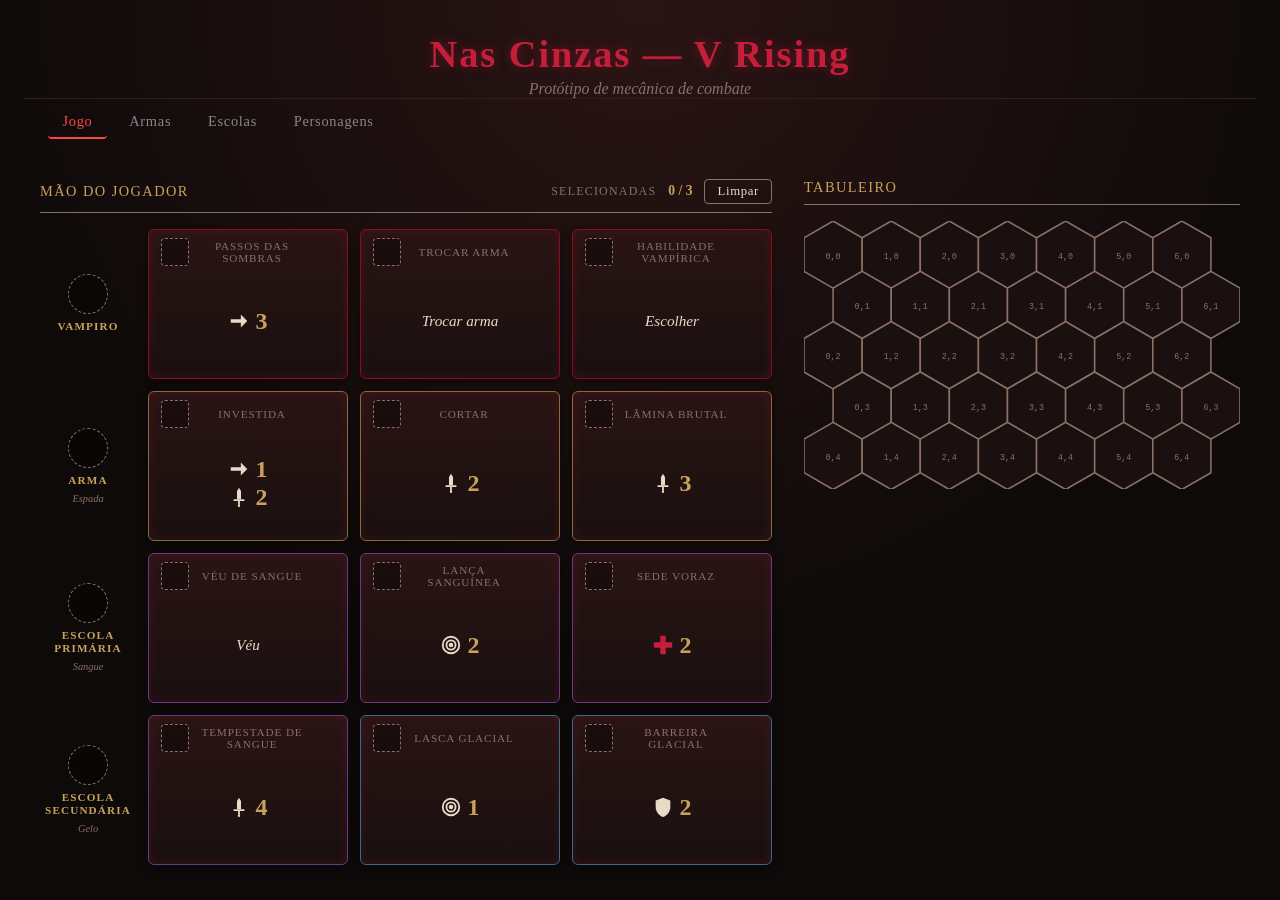
==== index.html @ bcfb950a "feat: add library pages for weapons, schools and characters" ====
<!DOCTYPE html>
<html lang="pt-BR">
<head>
	<meta charset="UTF-8">
	<meta name="viewport" content="width=device-width, initial-scale=1.0">
	<title>Nas Cinzas — V Rising</title>
	<link rel="stylesheet" href="style.css">
	<style>
		.main-nav { display: flex; gap: 0.5rem; padding: 0.5rem 1.5rem; border-top: 1px solid #3a1a1a; }
		.main-nav a { color: #888; text-decoration: none; padding: 0.4rem 0.9rem; border-radius: 4px; font-size: 0.9rem; letter-spacing: 0.05em; }
		.main-nav a:hover { background: #1a0a0a; color: #ddd; }
		.main-nav a.active { color: #ff4444; border-bottom: 2px solid #ff4444; }
	</style>
</head>
<body>
	<header>
		<h1>Nas Cinzas — V Rising</h1>
		<p class="subtitle">Protótipo de mecânica de combate</p>
		<nav class="main-nav">
			<a href="index.html" class="active">Jogo</a>
			<a href="weapons.html">Armas</a>
			<a href="schools.html">Escolas</a>
			<a href="characters.html">Personagens</a>
		</nav>
	</header>

	<main>
		<section class="card-grid-wrapper">
			<div class="status-bar">
				<h2>Mão do jogador</h2>
				<div class="selection-info">
					<span class="selection-label">Selecionadas</span>
					<span id="selection-counter" class="selection-counter">0 / 3</span>
					<button id="reset-btn" class="reset-btn">Limpar</button>
				</div>
			</div>
			<div id="card-grid" class="card-grid">
				<!-- cartas renderizadas via JS -->
			</div>
		</section>

		<section class="board-wrapper">
			<h2 class="section-title">Tabuleiro</h2>
			<svg id="board" class="board" xmlns="http://www.w3.org/2000/svg"></svg>
		</section>
	</main>

	<script src="app.js"></script>
	<script src="board.js"></script>
</body>
</html>
---- style.css ----
/* ============================
   Nas Cinzas — V Rising
   style.css v6
   ============================ */

:root {
	--bg-base: #0e0a0a;
	--bg-panel: #1a1010;
	--ink: #e8d9c9;
	--ink-dim: #8a7065;
	--blood: #8a0d1e;
	--blood-bright: #c41e3a;
	--gold: #c9a25a;

	--card-w: 200px;
	--card-h: 150px;
	--row-label-w: 96px;
	--gap: 12px;
}

* {
	box-sizing: border-box;
	margin: 0;
	padding: 0;
}

body {
	font-family: "Cormorant Garamond", "Georgia", serif;
	background:
		radial-gradient(circle at 50% 0%, #2a1414 0%, var(--bg-base) 60%);
	color: var(--ink);
	min-height: 100vh;
	padding: 32px 24px;
}

header {
	text-align: center;
	margin-bottom: 32px;
}

header h1 {
	font-size: 2.4rem;
	letter-spacing: 0.05em;
	color: var(--blood-bright);
	text-shadow: 0 0 12px rgba(196, 30, 58, 0.4);
}

header .subtitle {
	color: var(--ink-dim);
	font-style: italic;
	margin-top: 4px;
}

main {
	max-width: 1200px;
	margin: 0 auto;
	display: flex;
	gap: 32px;
	align-items: flex-start;
	flex-wrap: wrap;
}

.card-grid-wrapper {
	flex: 0 0 auto;
}

.board-wrapper {
	flex: 1 1 360px;
	min-width: 0;
}

.status-bar {
	display: flex;
	justify-content: space-between;
	align-items: center;
	gap: 12px;
	margin-bottom: 16px;
	border-bottom: 1px solid var(--ink-dim);
	padding-bottom: 8px;
}

.status-bar h2,
.section-title {
	color: var(--gold);
	font-weight: 400;
	letter-spacing: 0.1em;
	text-transform: uppercase;
	font-size: 0.9rem;
	margin: 0;
}

.section-title {
	margin-bottom: 16px;
	padding-bottom: 8px;
	border-bottom: 1px solid var(--ink-dim);
}

.selection-info {
	display: flex;
	align-items: center;
	gap: 12px;
	font-size: 0.85rem;
}

.selection-label {
	color: var(--ink-dim);
	text-transform: uppercase;
	letter-spacing: 0.1em;
	font-size: 0.75rem;
}

.selection-counter {
	color: var(--gold);
	font-weight: 600;
	font-variant-numeric: tabular-nums;
}

.reset-btn {
	background: transparent;
	border: 1px solid var(--ink-dim);
	color: var(--ink);
	padding: 4px 12px;
	border-radius: 4px;
	cursor: pointer;
	font-family: inherit;
	font-size: 0.8rem;
	letter-spacing: 0.05em;
	transition: all 0.15s ease;
}

.reset-btn:hover {
	border-color: var(--blood-bright);
	color: var(--blood-bright);
}

/* Grade: 1 coluna de rótulo + 3 colunas de cartas */
.card-grid {
	display: grid;
	grid-template-columns: var(--row-label-w) repeat(3, var(--card-w));
	grid-template-rows: repeat(4, var(--card-h));
	gap: var(--gap);
}

/* Rótulo de linha (origem da linha) */
.row-label {
	display: flex;
	flex-direction: column;
	align-items: center;
	justify-content: center;
	gap: 6px;
	padding: 4px;
	text-align: center;
}

.row-icon-placeholder {
	width: 40px;
	height: 40px;
	border-radius: 50%;
	background: rgba(0, 0, 0, 0.35);
	border: 1px dashed var(--ink-dim);
}

.row-name {
	font-size: 0.7rem;
	color: var(--gold);
	text-transform: uppercase;
	letter-spacing: 0.1em;
	font-weight: 600;
	line-height: 1.15;
}

.row-note {
	font-size: 0.65rem;
	color: var(--ink-dim);
	font-style: italic;
}

/* Carta */
.card {
	background: linear-gradient(180deg, #2a1414 0%, var(--bg-panel) 100%);
	border: 1px solid var(--blood);
	border-radius: 6px;
	padding: 8px 12px;
	display: grid;
	grid-template-rows: auto 1fr;
	gap: 6px;
	box-shadow:
		inset 0 0 12px rgba(196, 30, 58, 0.15),
		0 2px 8px rgba(0, 0, 0, 0.5);
	cursor: pointer;
	transition: transform 0.15s ease, box-shadow 0.15s ease;
}

.card:hover {
	transform: translateY(-4px);
	box-shadow:
		inset 0 0 18px rgba(196, 30, 58, 0.3),
		0 6px 14px rgba(0, 0, 0, 0.7);
}

.card-top {
	display: flex;
	align-items: center;
	gap: 8px;
}

.card-img-placeholder {
	width: 28px;
	height: 28px;
	border-radius: 4px;
	background: rgba(0, 0, 0, 0.35);
	border: 1px dashed var(--ink-dim);
	flex: 0 0 28px;
}

.card-name {
	flex: 1;
	text-align: center;
	font-size: 0.7rem;
	color: var(--ink-dim);
	text-transform: uppercase;
	letter-spacing: 0.08em;
	font-weight: 500;
	margin-right: 28px; /* espelha o placeholder pra centralizar o nome */
}

.card-effects {
	display: flex;
	flex-direction: column;
	align-items: center;
	justify-content: center;
	gap: 4px;
}

.effect {
	display: inline-flex;
	align-items: center;
	gap: 6px;
	font-size: 1.1rem;
	font-weight: 700;
	text-transform: uppercase;
	letter-spacing: 0.05em;
	color: var(--ink);
}

.effect-icon {
	display: inline-flex;
	width: 22px;
	height: 22px;
	color: var(--ink);
}

.effect-icon svg {
	width: 100%;
	height: 100%;
	display: block;
}

.effect-value {
	color: var(--gold);
	font-size: 1.5rem;
	line-height: 1;
}

.effect-heal .effect-icon {
	color: var(--blood-bright);
}

.effect-text {
	font-size: 0.95rem;
	font-style: italic;
	text-transform: none;
	letter-spacing: normal;
	font-weight: 500;
	color: var(--ink);
}

.effect-empty {
	color: var(--ink-dim);
	font-size: 1rem;
	font-weight: 400;
}

/* variantes visuais por tipo de carta */
.card.movement { border-color: #5a7a8a; }
.card.utility { border-color: var(--ink-dim); }
.card.vampire { border-color: var(--blood-bright); }
.card.weapon { border-color: #8a6a3a; }
.card.magic-primary { border-color: #6a3a8a; }
.card.magic-secondary { border-color: #3a6a8a; }

/* estados de seleção */
.card.selected {
	border-color: var(--gold);
	box-shadow:
		inset 0 0 18px rgba(201, 162, 90, 0.35),
		0 0 16px rgba(201, 162, 90, 0.5);
}

.card.selected:hover {
	box-shadow:
		inset 0 0 18px rgba(201, 162, 90, 0.45),
		0 6px 18px rgba(201, 162, 90, 0.6);
}

.card.blocked {
	opacity: 0.3;
	cursor: not-allowed;
	filter: grayscale(0.7);
}

.card.blocked:hover {
	transform: none;
	box-shadow:
		inset 0 0 12px rgba(196, 30, 58, 0.15),
		0 2px 8px rgba(0, 0, 0, 0.5);
}

/* tabuleiro hexagonal */
.board {
	display: block;
	width: 100%;
	height: auto;
}

.hex {
	fill: var(--bg-panel);
	stroke: var(--ink-dim);
	stroke-width: 1.5;
	transition: fill 0.15s ease, stroke 0.15s ease;
}

.hex:hover {
	fill: rgba(196, 30, 58, 0.15);
	stroke: var(--blood-bright);
	cursor: pointer;
}

.hex-label {
	fill: var(--ink-dim);
	font-size: 8px;
	font-family: "Consolas", "Courier New", monospace;
	text-anchor: middle;
	pointer-events: none;
	user-select: none;
}
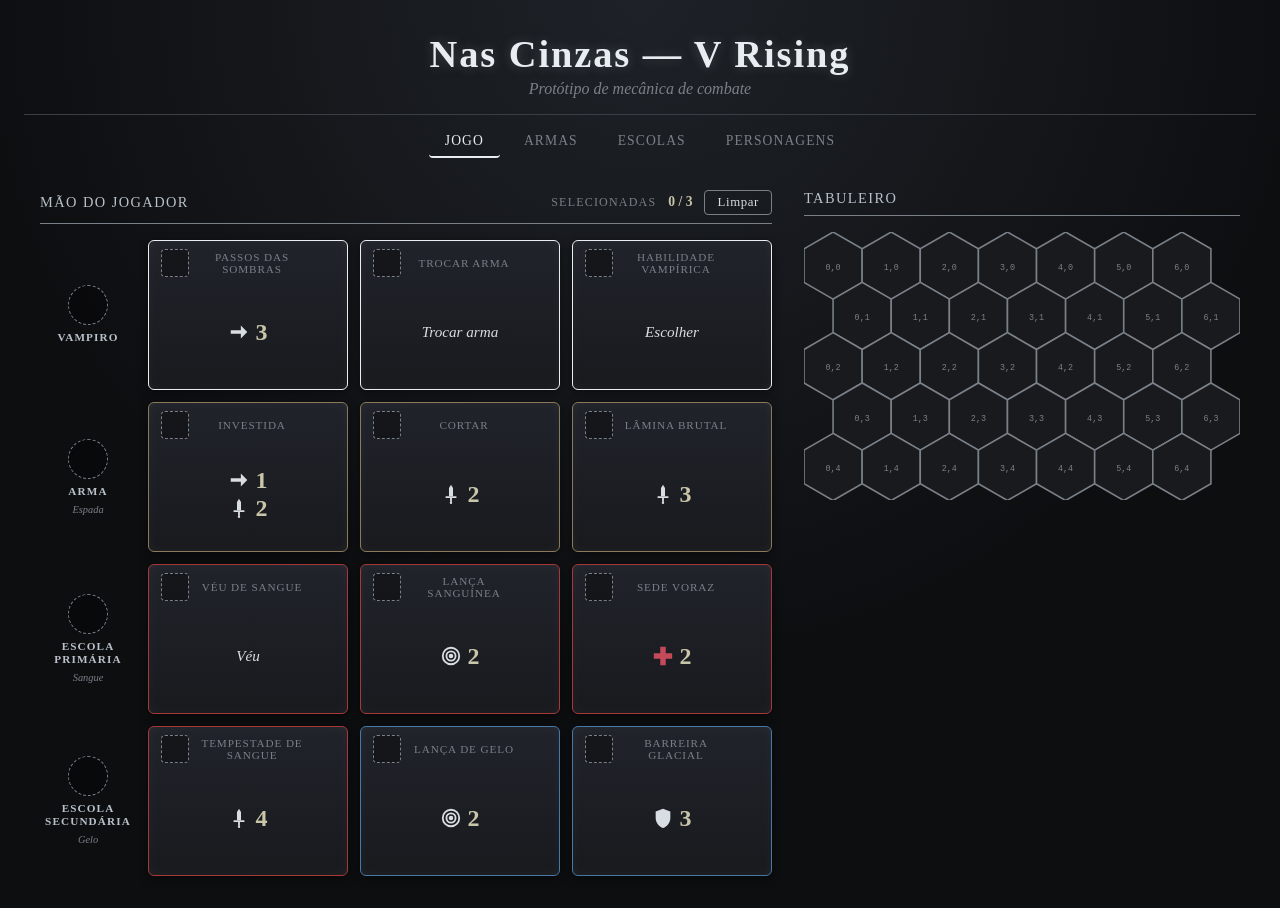
==== commit 239ee955: "feat: add school colors, damage badges and icon placeholders" ====
--- a/index.html
+++ b/index.html
@@ -5,12 +5,6 @@
 	<meta name="viewport" content="width=device-width, initial-scale=1.0">
 	<title>Nas Cinzas — V Rising</title>
 	<link rel="stylesheet" href="style.css">
-	<style>
-		.main-nav { display: flex; gap: 0.5rem; padding: 0.5rem 1.5rem; border-top: 1px solid #3a1a1a; }
-		.main-nav a { color: #888; text-decoration: none; padding: 0.4rem 0.9rem; border-radius: 4px; font-size: 0.9rem; letter-spacing: 0.05em; }
-		.main-nav a:hover { background: #1a0a0a; color: #ddd; }
-		.main-nav a.active { color: #ff4444; border-bottom: 2px solid #ff4444; }
-	</style>
 </head>
 <body>
 	<header>
--- a/style.css
+++ b/style.css
@@ -1,16 +1,22 @@
 /* ============================
    Nas Cinzas — V Rising
-   style.css v6
+   style.css v9
+   Tema prata pálido e neutro. Inclui nav, páginas de biblioteca,
+   cores das 6 escolas de magia e suporte a <img> nos placeholders.
    ============================ */
 
 :root {
-	--bg-base: #0e0a0a;
-	--bg-panel: #1a1010;
-	--ink: #e8d9c9;
-	--ink-dim: #8a7065;
-	--blood: #8a0d1e;
-	--blood-bright: #c41e3a;
-	--gold: #c9a25a;
+	--bg-base: #0d0e10;
+	--bg-panel: #181a1e;
+	--bg-panel-2: #20232a;
+	--ink: #d8dde3;
+	--ink-dim: #7a8088;
+	--border: #3a3f47;
+	--border-strong: #5a626e;
+	--accent: #b8c1ca;
+	--accent-bright: #e8edf2;
+	--highlight: #c9c5a8;
+	--heal: #c44a5a;
 
 	--card-w: 200px;
 	--card-h: 150px;
@@ -27,7 +33,7 @@
 body {
 	font-family: "Cormorant Garamond", "Georgia", serif;
 	background:
-		radial-gradient(circle at 50% 0%, #2a1414 0%, var(--bg-base) 60%);
+		radial-gradient(circle at 50% 0%, #1e2228 0%, var(--bg-base) 60%);
 	color: var(--ink);
 	min-height: 100vh;
 	padding: 32px 24px;
@@ -41,14 +47,45 @@
 header h1 {
 	font-size: 2.4rem;
 	letter-spacing: 0.05em;
-	color: var(--blood-bright);
-	text-shadow: 0 0 12px rgba(196, 30, 58, 0.4);
+	color: var(--accent-bright);
+	text-shadow: 0 0 12px rgba(184, 193, 202, 0.25);
 }
 
 header .subtitle {
 	color: var(--ink-dim);
 	font-style: italic;
 	margin-top: 4px;
+}
+
+/* Nav compartilhada */
+.main-nav {
+	display: flex;
+	justify-content: center;
+	gap: 0.5rem;
+	margin-top: 16px;
+	padding-top: 12px;
+	border-top: 1px solid var(--border);
+}
+
+.main-nav a {
+	color: var(--ink-dim);
+	text-decoration: none;
+	padding: 0.4rem 1rem;
+	border-radius: 4px;
+	font-size: 0.85rem;
+	letter-spacing: 0.08em;
+	text-transform: uppercase;
+	transition: color 0.15s ease, background 0.15s ease;
+}
+
+.main-nav a:hover {
+	background: var(--bg-panel);
+	color: var(--ink);
+}
+
+.main-nav a.active {
+	color: var(--accent-bright);
+	border-bottom: 2px solid var(--accent-bright);
 }
 
 main {
@@ -60,14 +97,8 @@
 	flex-wrap: wrap;
 }
 
-.card-grid-wrapper {
-	flex: 0 0 auto;
-}
-
-.board-wrapper {
-	flex: 1 1 360px;
-	min-width: 0;
-}
+.card-grid-wrapper { flex: 0 0 auto; }
+.board-wrapper { flex: 1 1 360px; min-width: 0; }
 
 .status-bar {
 	display: flex;
@@ -81,7 +112,7 @@
 
 .status-bar h2,
 .section-title {
-	color: var(--gold);
+	color: var(--accent);
 	font-weight: 400;
 	letter-spacing: 0.1em;
 	text-transform: uppercase;
@@ -110,7 +141,7 @@
 }
 
 .selection-counter {
-	color: var(--gold);
+	color: var(--highlight);
 	font-weight: 600;
 	font-variant-numeric: tabular-nums;
 }
@@ -129,11 +160,11 @@
 }
 
 .reset-btn:hover {
-	border-color: var(--blood-bright);
-	color: var(--blood-bright);
-}
-
-/* Grade: 1 coluna de rótulo + 3 colunas de cartas */
+	border-color: var(--accent-bright);
+	color: var(--accent-bright);
+}
+
+/* Grade do jogo */
 .card-grid {
 	display: grid;
 	grid-template-columns: var(--row-label-w) repeat(3, var(--card-w));
@@ -141,7 +172,6 @@
 	gap: var(--gap);
 }
 
-/* Rótulo de linha (origem da linha) */
 .row-label {
 	display: flex;
 	flex-direction: column;
@@ -162,7 +192,7 @@
 
 .row-name {
 	font-size: 0.7rem;
-	color: var(--gold);
+	color: var(--accent);
 	text-transform: uppercase;
 	letter-spacing: 0.1em;
 	font-weight: 600;
@@ -175,27 +205,37 @@
 	font-style: italic;
 }
 
-/* Carta */
-.card {
-	background: linear-gradient(180deg, #2a1414 0%, var(--bg-panel) 100%);
-	border: 1px solid var(--blood);
+/* Carta base — usada no jogo e nas bibliotecas */
+.card,
+.ability-card {
+	background: linear-gradient(180deg, var(--bg-panel-2) 0%, var(--bg-panel) 100%);
+	border: 1px solid var(--border);
 	border-radius: 6px;
 	padding: 8px 12px;
 	display: grid;
-	grid-template-rows: auto 1fr;
 	gap: 6px;
 	box-shadow:
-		inset 0 0 12px rgba(196, 30, 58, 0.15),
+		inset 0 0 12px rgba(255, 255, 255, 0.04),
 		0 2px 8px rgba(0, 0, 0, 0.5);
+	transition: transform 0.15s ease, box-shadow 0.15s ease;
+}
+
+.card {
+	grid-template-rows: auto 1fr;
 	cursor: pointer;
-	transition: transform 0.15s ease, box-shadow 0.15s ease;
 }
 
 .card:hover {
 	transform: translateY(-4px);
 	box-shadow:
-		inset 0 0 18px rgba(196, 30, 58, 0.3),
+		inset 0 0 18px rgba(255, 255, 255, 0.08),
 		0 6px 14px rgba(0, 0, 0, 0.7);
+}
+
+.ability-card {
+	width: var(--card-w);
+	height: var(--card-h);
+	grid-template-rows: auto 1fr auto;
 }
 
 .card-top {
@@ -211,6 +251,24 @@
 	background: rgba(0, 0, 0, 0.35);
 	border: 1px dashed var(--ink-dim);
 	flex: 0 0 28px;
+	overflow: hidden;
+}
+
+/* Quando uma imagem carrega, esconde o placeholder tracejado */
+.card-img-placeholder.img-loaded,
+.library-card-icon.img-loaded,
+.character-row-icon.img-loaded {
+	border: none;
+	background: transparent;
+}
+
+.card-img-placeholder img,
+.library-card-icon img,
+.character-row-icon img {
+	width: 100%;
+	height: 100%;
+	object-fit: contain;
+	display: block;
 }
 
 .card-name {
@@ -221,7 +279,7 @@
 	text-transform: uppercase;
 	letter-spacing: 0.08em;
 	font-weight: 500;
-	margin-right: 28px; /* espelha o placeholder pra centralizar o nome */
+	margin-right: 28px;
 }
 
 .card-effects {
@@ -257,14 +315,12 @@
 }
 
 .effect-value {
-	color: var(--gold);
+	color: var(--highlight);
 	font-size: 1.5rem;
 	line-height: 1;
 }
 
-.effect-heal .effect-icon {
-	color: var(--blood-bright);
-}
+.effect-heal .effect-icon { color: var(--heal); }
 
 .effect-text {
 	font-size: 0.95rem;
@@ -281,26 +337,32 @@
 	font-weight: 400;
 }
 
-/* variantes visuais por tipo de carta */
-.card.movement { border-color: #5a7a8a; }
-.card.utility { border-color: var(--ink-dim); }
-.card.vampire { border-color: var(--blood-bright); }
-.card.weapon { border-color: #8a6a3a; }
-.card.magic-primary { border-color: #6a3a8a; }
-.card.magic-secondary { border-color: #3a6a8a; }
-
-/* estados de seleção */
+/* Variantes de tipo (bordas) — valem para .card e .ability-card */
+.card.vampire-row,    .ability-card.vampire-row    { border-color: var(--accent-bright); }
+.card.weapon,         .ability-card.weapon         { border-color: #8a7a5a; }
+.card.magic-primary,  .ability-card.magic-primary  { border-color: #6a3a8a; }
+.card.magic-secondary,.ability-card.magic-secondary{ border-color: #3a6a8a; }
+
+/* Cores das 6 escolas de magia */
+.card.school-blood,   .ability-card.school-blood   { border-color: #a83838; }
+.card.school-frost,   .ability-card.school-frost   { border-color: #4878a8; }
+.card.school-unholy,  .ability-card.school-unholy  { border-color: #3a7a4a; }
+.card.school-illusion, .ability-card.school-illusion { border-color: #48a8a8; }
+.card.school-storm,   .ability-card.school-storm   { border-color: #c8a838; }
+.card.school-chaos,   .ability-card.school-chaos   { border-color: #8a48a8; }
+
+/* Estados de seleção (somente .card) */
 .card.selected {
-	border-color: var(--gold);
+	border-color: var(--highlight);
 	box-shadow:
-		inset 0 0 18px rgba(201, 162, 90, 0.35),
-		0 0 16px rgba(201, 162, 90, 0.5);
+		inset 0 0 18px rgba(201, 197, 168, 0.35),
+		0 0 16px rgba(201, 197, 168, 0.5);
 }
 
 .card.selected:hover {
 	box-shadow:
-		inset 0 0 18px rgba(201, 162, 90, 0.45),
-		0 6px 18px rgba(201, 162, 90, 0.6);
+		inset 0 0 18px rgba(201, 197, 168, 0.45),
+		0 6px 18px rgba(201, 197, 168, 0.6);
 }
 
 .card.blocked {
@@ -312,16 +374,12 @@
 .card.blocked:hover {
 	transform: none;
 	box-shadow:
-		inset 0 0 12px rgba(196, 30, 58, 0.15),
+		inset 0 0 12px rgba(255, 255, 255, 0.04),
 		0 2px 8px rgba(0, 0, 0, 0.5);
 }
 
-/* tabuleiro hexagonal */
-.board {
-	display: block;
-	width: 100%;
-	height: auto;
-}
+/* Tabuleiro hexagonal */
+.board { display: block; width: 100%; height: auto; }
 
 .hex {
 	fill: var(--bg-panel);
@@ -331,8 +389,8 @@
 }
 
 .hex:hover {
-	fill: rgba(196, 30, 58, 0.15);
-	stroke: var(--blood-bright);
+	fill: rgba(184, 193, 202, 0.12);
+	stroke: var(--accent-bright);
 	cursor: pointer;
 }
 
@@ -343,4 +401,150 @@
 	text-anchor: middle;
 	pointer-events: none;
 	user-select: none;
+}
+
+/* ============================
+   Páginas de biblioteca
+   ============================ */
+
+.library {
+	flex: 1 1 100%;
+	min-width: 0;
+}
+
+.library-list {
+	display: flex;
+	flex-direction: column;
+	gap: 1.5rem;
+	align-items: flex-start;
+}
+
+.library-list.compact {
+	display: grid;
+	grid-template-columns: repeat(auto-fill, minmax(360px, 1fr));
+	align-items: stretch;
+	width: 100%;
+}
+
+.library-card {
+	background: var(--bg-panel);
+	border: 1px solid var(--border);
+	border-radius: 8px;
+	padding: 1.25rem;
+	width: fit-content;
+}
+
+.library-list.compact .library-card { width: auto; }
+
+.library-card-header {
+	display: flex;
+	align-items: center;
+	gap: 0.85rem;
+	margin-bottom: 1rem;
+	padding-bottom: 0.75rem;
+	border-bottom: 1px solid var(--border);
+}
+
+.library-card-icon {
+	width: 48px;
+	height: 48px;
+	border: 1px dashed var(--border-strong);
+	border-radius: 4px;
+	flex-shrink: 0;
+}
+
+.library-card-header h3 {
+	margin: 0;
+	flex: 1;
+	font-size: 1.25rem;
+	color: var(--ink);
+	letter-spacing: 0.04em;
+	font-weight: 500;
+}
+
+.library-card-id {
+	color: var(--ink-dim);
+	font-size: 0.75rem;
+	font-family: "Consolas", "Courier New", monospace;
+}
+
+.weapon-damage {
+	color: var(--highlight);
+	font-family: "Consolas", "Courier New", monospace;
+	font-size: 0.95rem;
+	background: rgba(255, 255, 255, 0.04);
+	padding: 4px 10px;
+	border-radius: 4px;
+	border: 1px solid var(--border);
+	letter-spacing: 0.04em;
+}
+
+.abilities-grid {
+	display: grid;
+	grid-template-columns: repeat(var(--n, 3), var(--card-w));
+	grid-auto-rows: var(--card-h);
+	gap: var(--gap);
+}
+
+.ability-slot-tag {
+	text-align: center;
+	font-size: 0.6rem;
+	color: var(--ink-dim);
+	text-transform: uppercase;
+	letter-spacing: 0.1em;
+	font-style: italic;
+}
+
+/* Seções do card de personagem */
+.character-section {
+	margin-top: 0.75rem;
+	padding-top: 0.75rem;
+	border-top: 1px dashed var(--border);
+}
+
+.character-section:first-of-type {
+	border-top: none;
+	padding-top: 0;
+	margin-top: 0;
+}
+
+.character-section h4 {
+	font-size: 0.7rem;
+	text-transform: uppercase;
+	color: var(--ink-dim);
+	margin: 0 0 0.4rem 0;
+	letter-spacing: 0.08em;
+	font-weight: 500;
+}
+
+.character-row {
+	display: flex;
+	align-items: center;
+	gap: 0.7rem;
+	padding: 0.45rem 0.6rem;
+	background: var(--bg-panel-2);
+	border-radius: 4px;
+	margin-bottom: 0.3rem;
+}
+
+.character-row:last-child { margin-bottom: 0; }
+
+.character-row-icon {
+	width: 28px;
+	height: 28px;
+	border: 1px dashed var(--border-strong);
+	border-radius: 3px;
+	flex-shrink: 0;
+}
+
+.character-row-name {
+	flex: 1;
+	font-size: 0.95rem;
+	color: var(--ink);
+}
+
+.character-row-tag {
+	color: var(--ink-dim);
+	font-size: 0.75rem;
+	font-family: "Consolas", "Courier New", monospace;
 }
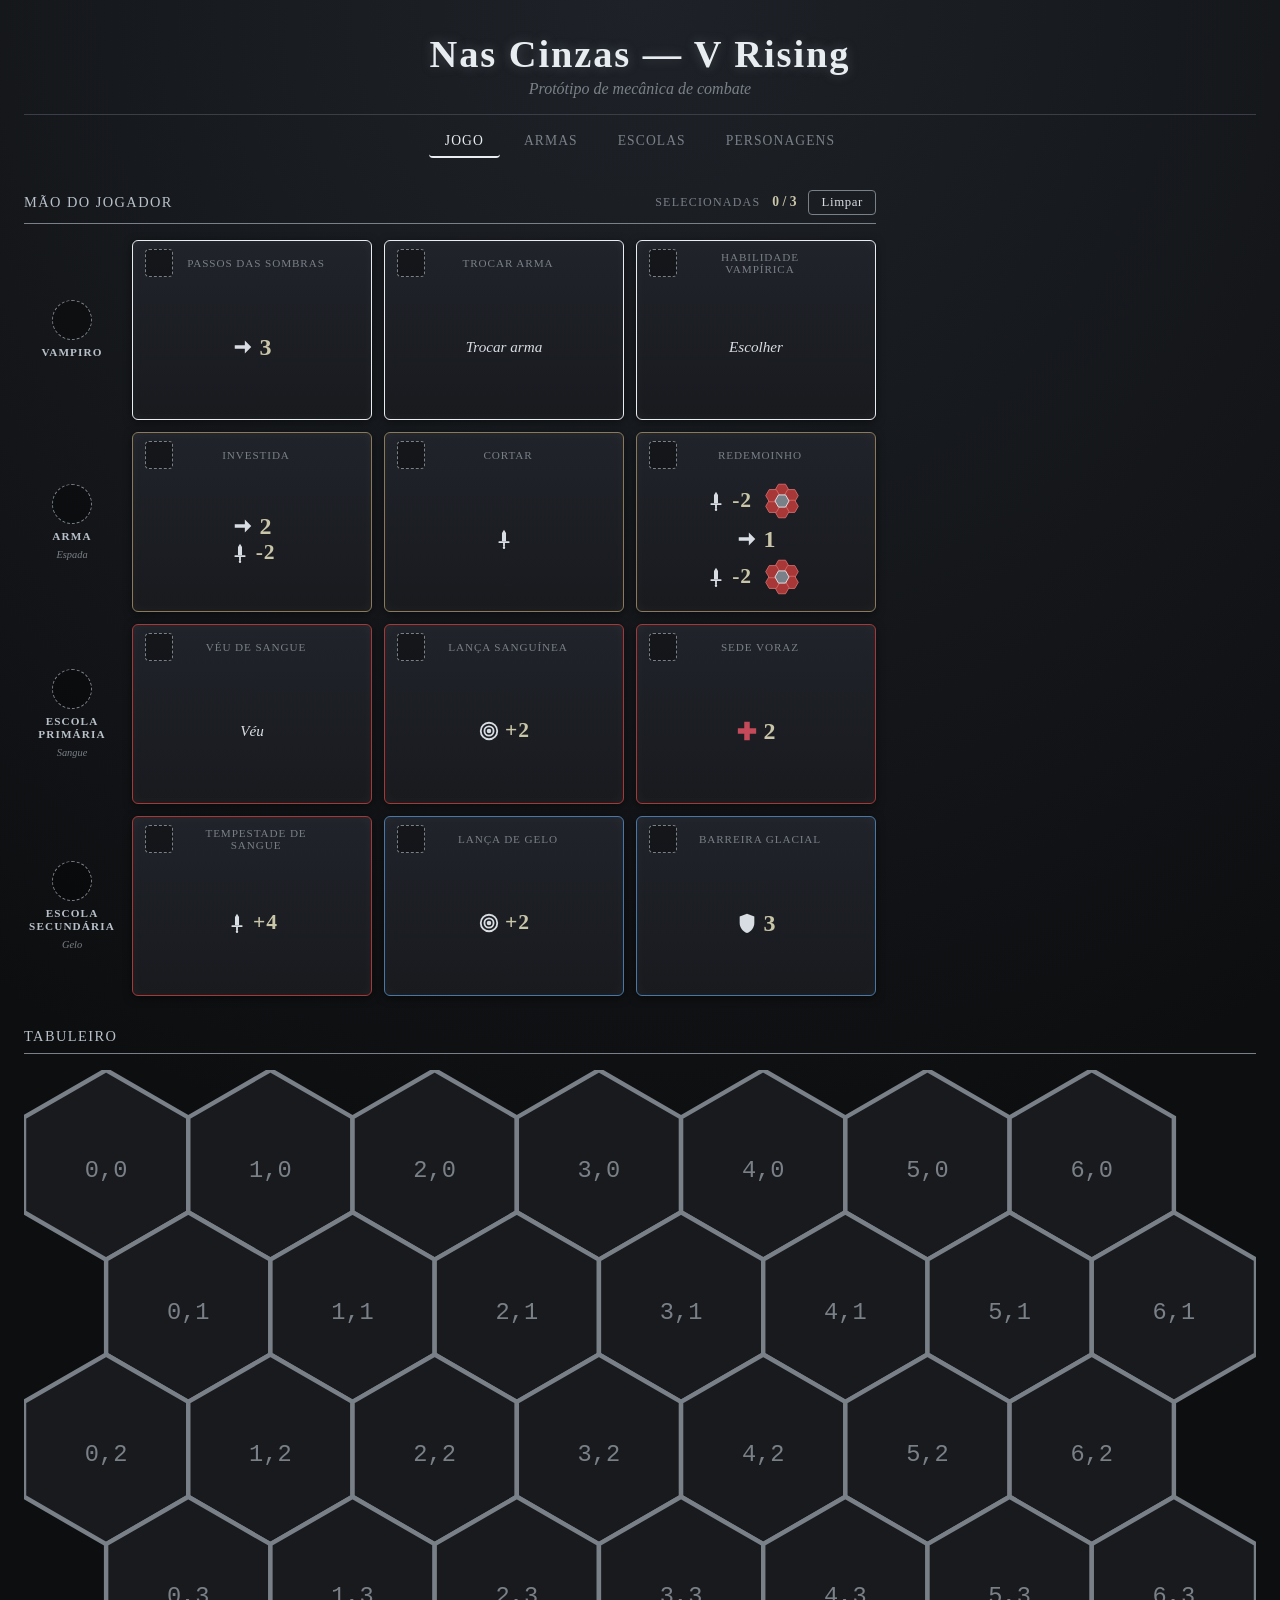
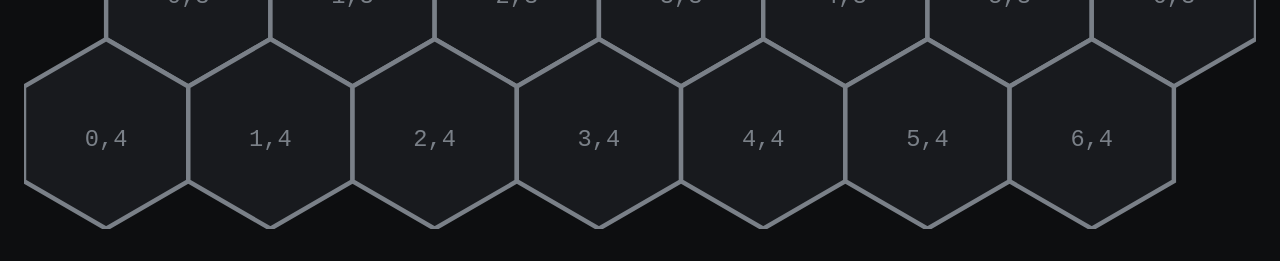
==== commit e49b7dfa: "fix: render whirlwind area indicators in game cards" ====
--- a/index.html
+++ b/index.html
@@ -4,7 +4,7 @@
 	<meta charset="UTF-8">
 	<meta name="viewport" content="width=device-width, initial-scale=1.0">
 	<title>Nas Cinzas — V Rising</title>
-	<link rel="stylesheet" href="style.css">
+	<link rel="stylesheet" href="style.css?v=15">
 </head>
 <body>
 	<header>
@@ -39,7 +39,8 @@
 		</section>
 	</main>
 
-	<script src="app.js"></script>
-	<script src="board.js"></script>
+	<script src="effects.js?v=8"></script>
+	<script src="app.js?v=19"></script>
+	<script src="board.js?v=1"></script>
 </body>
 </html>
--- a/style.css
+++ b/style.css
@@ -1,6 +1,6 @@
 /* ============================
    Nas Cinzas — V Rising
-   style.css v9
+   style.css v15
    Tema prata pálido e neutro. Inclui nav, páginas de biblioteca,
    cores das 6 escolas de magia e suporte a <img> nos placeholders.
    ============================ */
@@ -18,8 +18,10 @@
 	--highlight: #c9c5a8;
 	--heal: #c44a5a;
 
-	--card-w: 200px;
-	--card-h: 150px;
+	--card-w: 240px;
+	--card-h: 180px;
+	--ability-card-w: 240px;
+	--ability-card-h: 180px;
 	--row-label-w: 96px;
 	--gap: 12px;
 }
@@ -89,7 +91,7 @@
 }
 
 main {
-	max-width: 1200px;
+	max-width: 1400px;
 	margin: 0 auto;
 	display: flex;
 	gap: 32px;
@@ -233,8 +235,8 @@
 }
 
 .ability-card {
-	width: var(--card-w);
-	height: var(--card-h);
+	width: var(--ability-card-w);
+	height: var(--ability-card-h);
 	grid-template-rows: auto 1fr auto;
 }
 
@@ -335,6 +337,49 @@
 	color: var(--ink-dim);
 	font-size: 1rem;
 	font-weight: 400;
+}
+
+.attack-effect {
+	gap: 5px;
+	line-height: 1;
+}
+
+.attack-effect .effect-value {
+	font-size: 1.35rem;
+}
+
+.effect-area-wrap {
+	width: 100%;
+	display: flex;
+	justify-content: center;
+}
+
+.effect-area {
+	width: 50px;
+	height: 44px;
+	flex: 0 0 auto;
+}
+
+.area-pattern {
+	width: 100%;
+	height: 100%;
+	display: block;
+}
+
+.area-hex {
+	fill: transparent;
+	stroke: var(--ink-dim);
+	stroke-width: 2;
+}
+
+.area-hex.self {
+	fill: #7a8088;
+	stroke: var(--accent-bright);
+}
+
+.area-hex.hit {
+	fill: #a83838;
+	stroke: #d46a6a;
 }
 
 /* Variantes de tipo (bordas) — valem para .card e .ability-card */
@@ -481,18 +526,13 @@
 
 .abilities-grid {
 	display: grid;
-	grid-template-columns: repeat(var(--n, 3), var(--card-w));
-	grid-auto-rows: var(--card-h);
+	grid-template-columns: repeat(var(--n, 3), var(--ability-card-w));
+	grid-auto-rows: var(--ability-card-h);
 	gap: var(--gap);
 }
 
 .ability-slot-tag {
-	text-align: center;
-	font-size: 0.6rem;
-	color: var(--ink-dim);
-	text-transform: uppercase;
-	letter-spacing: 0.1em;
-	font-style: italic;
+	display: none;
 }
 
 /* Seções do card de personagem */
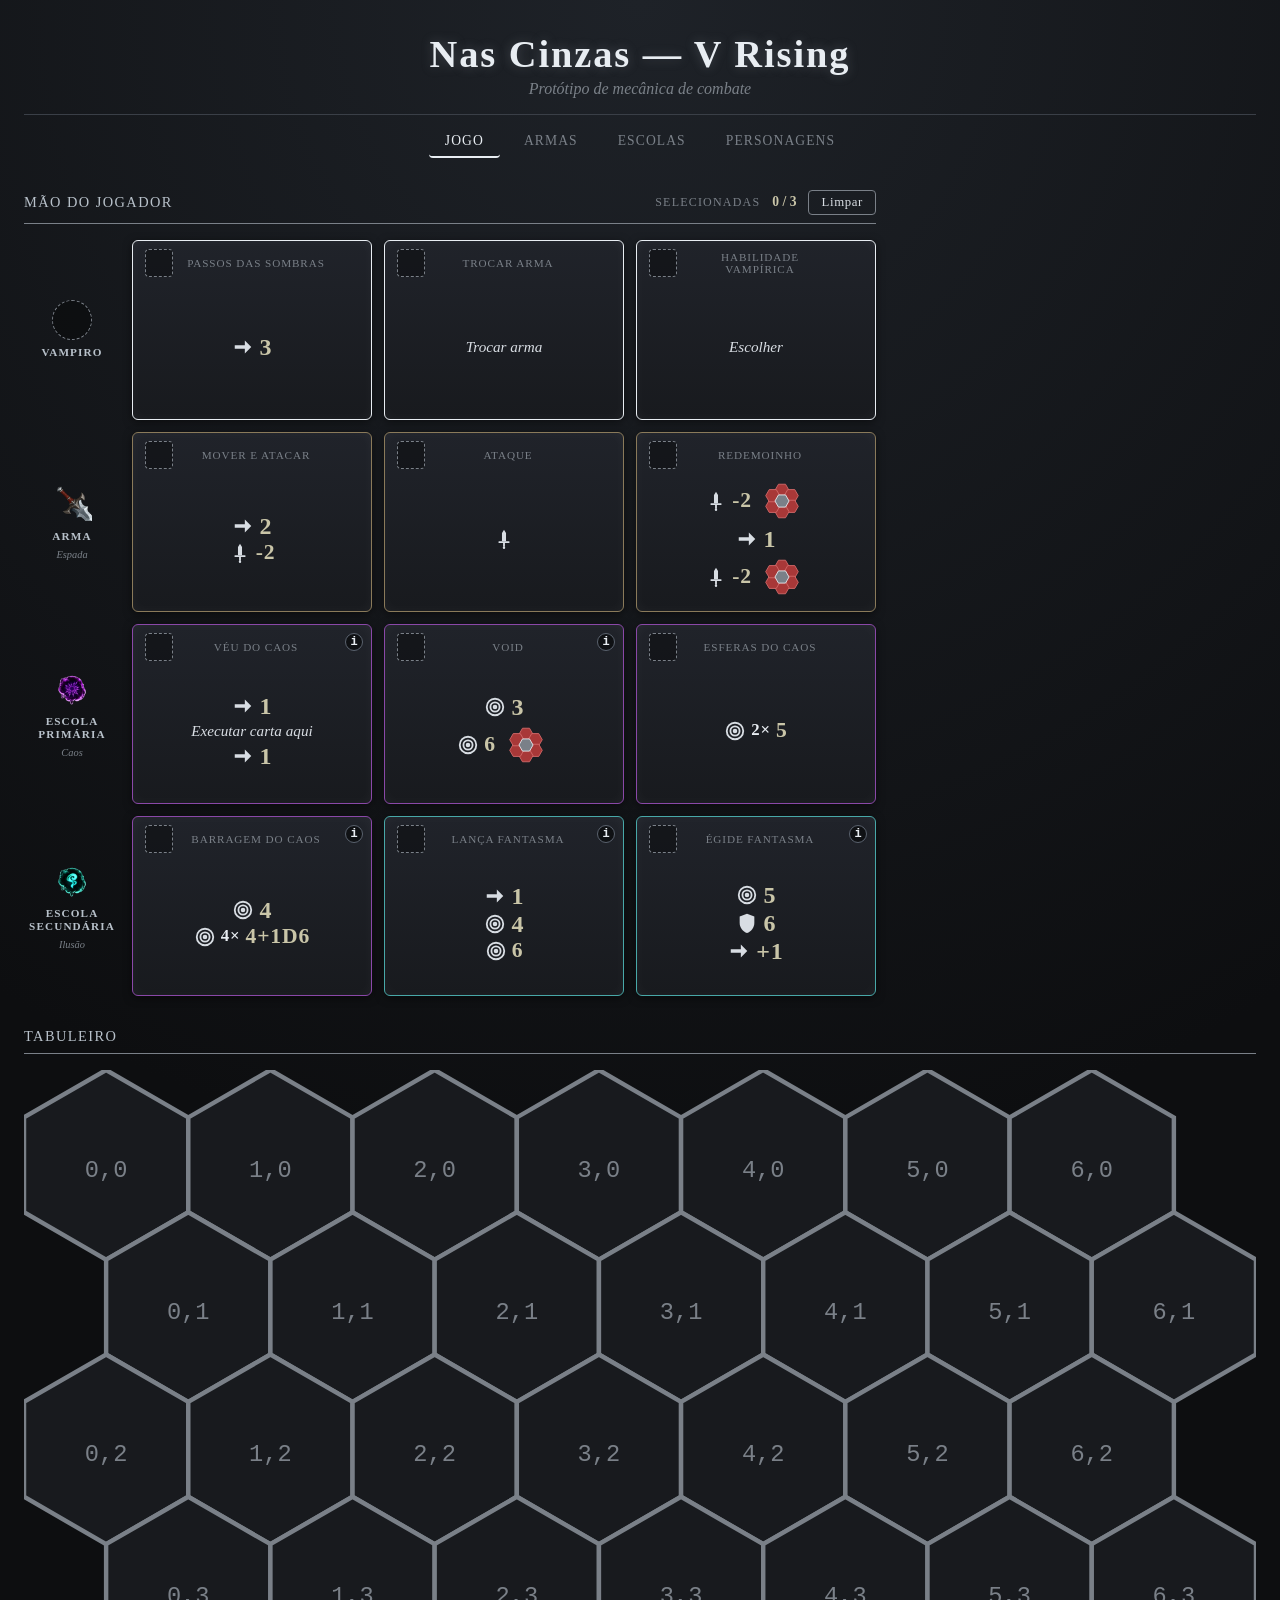
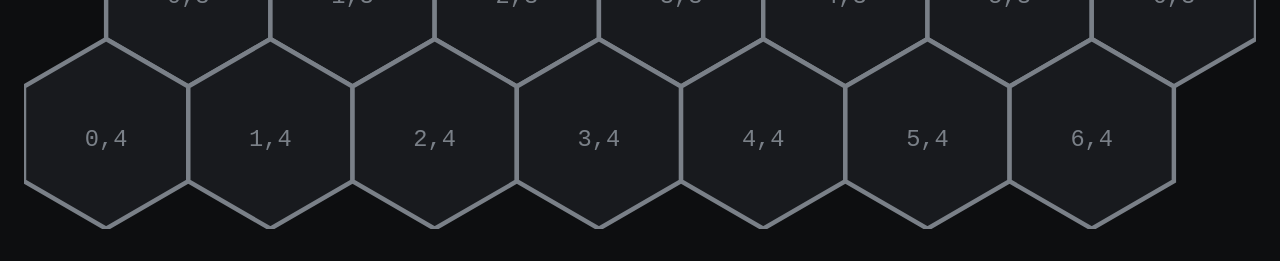
==== commit 59b6c5ac: "feat: add axes and chaos illusion school abilities" ====
--- a/index.html
+++ b/index.html
@@ -4,7 +4,7 @@
 	<meta charset="UTF-8">
 	<meta name="viewport" content="width=device-width, initial-scale=1.0">
 	<title>Nas Cinzas — V Rising</title>
-	<link rel="stylesheet" href="style.css?v=15">
+	<link rel="stylesheet" href="style.css?v=18">
 </head>
 <body>
 	<header>
@@ -39,8 +39,8 @@
 		</section>
 	</main>
 
-	<script src="effects.js?v=8"></script>
-	<script src="app.js?v=19"></script>
+	<script src="effects.js?v=11"></script>
+	<script src="app.js?v=23"></script>
 	<script src="board.js?v=1"></script>
 </body>
 </html>
--- a/style.css
+++ b/style.css
@@ -1,6 +1,6 @@
 /* ============================
    Nas Cinzas — V Rising
-   style.css v15
+   style.css v18
    Tema prata pálido e neutro. Inclui nav, páginas de biblioteca,
    cores das 6 escolas de magia e suporte a <img> nos placeholders.
    ============================ */
@@ -210,6 +210,7 @@
 /* Carta base — usada no jogo e nas bibliotecas */
 .card,
 .ability-card {
+	position: relative;
 	background: linear-gradient(180deg, var(--bg-panel-2) 0%, var(--bg-panel) 100%);
 	border: 1px solid var(--border);
 	border-radius: 6px;
@@ -258,6 +259,7 @@
 
 /* Quando uma imagem carrega, esconde o placeholder tracejado */
 .card-img-placeholder.img-loaded,
+.row-icon-placeholder.img-loaded,
 .library-card-icon.img-loaded,
 .character-row-icon.img-loaded {
 	border: none;
@@ -265,6 +267,7 @@
 }
 
 .card-img-placeholder img,
+.row-icon-placeholder img,
 .library-card-icon img,
 .character-row-icon img {
 	width: 100%;
@@ -377,9 +380,80 @@
 	stroke: var(--accent-bright);
 }
 
-.area-hex.hit {
+.area-hex.hit,
+.area-hex.strong-hit {
 	fill: #a83838;
 	stroke: #d46a6a;
+}
+
+.area-hex.orange-hit {
+	fill: #c46a2a;
+	stroke: #e0985a;
+}
+
+.effect-count {
+	color: var(--accent-bright);
+	font-size: 1.05rem;
+	line-height: 1;
+}
+
+.effect-info {
+	position: absolute;
+	top: 8px;
+	right: 8px;
+	width: 18px;
+	height: 18px;
+	border: 1px solid var(--border-strong);
+	border-radius: 50%;
+	display: inline-flex;
+	align-items: center;
+	justify-content: center;
+	background: rgba(13, 14, 16, 0.85);
+	color: var(--accent-bright);
+	font-family: "Consolas", "Courier New", monospace;
+	font-size: 0.75rem;
+	font-weight: 700;
+	line-height: 1;
+	text-transform: none;
+	letter-spacing: normal;
+	cursor: help;
+	z-index: 6;
+}
+
+.effect-tooltip {
+	position: absolute;
+	right: 0;
+	bottom: calc(100% + 8px);
+	width: 190px;
+	padding: 8px 10px;
+	border: 1px solid var(--border-strong);
+	border-radius: 6px;
+	background: rgba(13, 14, 16, 0.96);
+	color: var(--ink);
+	font-family: "Cormorant Garamond", "Georgia", serif;
+	font-size: 0.75rem;
+	font-weight: 500;
+	line-height: 1.25;
+	text-transform: none;
+	letter-spacing: normal;
+	text-align: center;
+	opacity: 0;
+	pointer-events: none;
+	transition: opacity 0.15s ease;
+	z-index: 7;
+}
+
+.effect-tooltip::after {
+	content: "";
+	position: absolute;
+	right: 4px;
+	top: 100%;
+	border: 6px solid transparent;
+	border-top-color: var(--border-strong);
+}
+
+.effect-info:hover .effect-tooltip {
+	opacity: 1;
 }
 
 /* Variantes de tipo (bordas) — valem para .card e .ability-card */
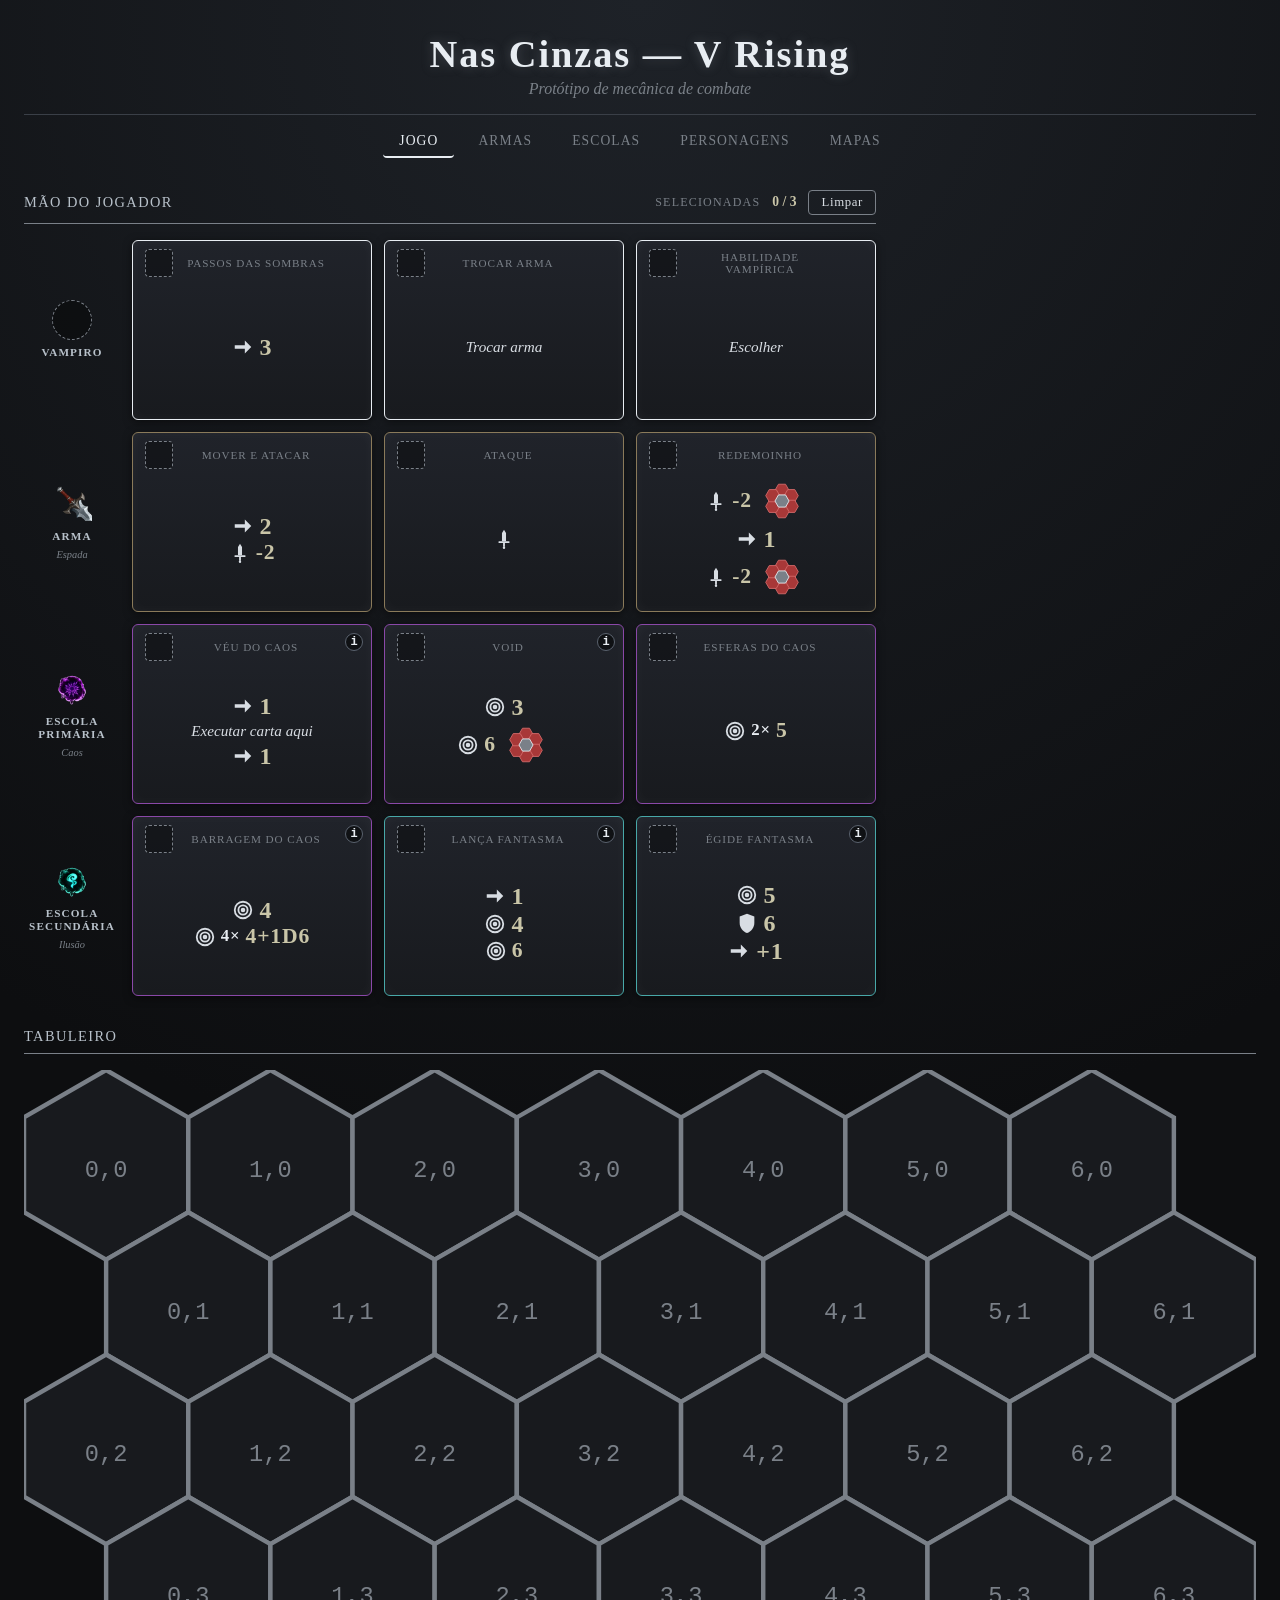
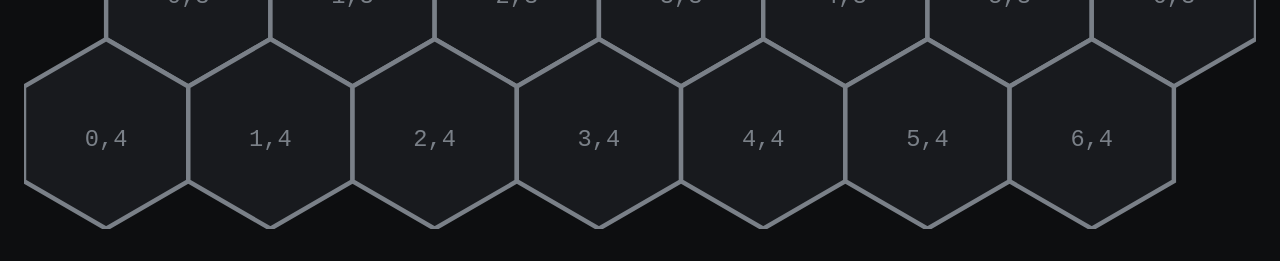
==== commit 7ef4ec47: "feat: add hex map editor with terrain types, piece placement and management" ====
--- a/index.html
+++ b/index.html
@@ -4,7 +4,7 @@
 	<meta charset="UTF-8">
 	<meta name="viewport" content="width=device-width, initial-scale=1.0">
 	<title>Nas Cinzas — V Rising</title>
-	<link rel="stylesheet" href="style.css?v=18">
+	<link rel="stylesheet" href="style.css?v=19">
 </head>
 <body>
 	<header>
@@ -15,6 +15,7 @@
 			<a href="weapons.html">Armas</a>
 			<a href="schools.html">Escolas</a>
 			<a href="characters.html">Personagens</a>
+			<a href="map-editor.html">Mapas</a>
 		</nav>
 	</header>
 
--- a/style.css
+++ b/style.css
@@ -1,8 +1,9 @@
 /* ============================
    Nas Cinzas — V Rising
-   style.css v18
+   style.css v20
    Tema prata pálido e neutro. Inclui nav, páginas de biblioteca,
-   cores das 6 escolas de magia e suporte a <img> nos placeholders.
+   cores das 6 escolas de magia, suporte a <img> nos placeholders,
+   estilos do editor de mapas e painel de peças.
    ============================ */
 
 :root {
@@ -661,4 +662,492 @@
 	color: var(--ink-dim);
 	font-size: 0.75rem;
 	font-family: "Consolas", "Courier New", monospace;
+}
+
+/* ============================
+   Editor de Mapas
+   ============================ */
+
+main.editor-layout {
+	flex-wrap: nowrap;
+	align-items: flex-start;
+	gap: 24px;
+	max-width: none;
+}
+
+.editor-sidebar {
+	flex: 0 0 210px;
+	display: flex;
+	flex-direction: column;
+	gap: 0;
+	background: var(--bg-panel);
+	border: 1px solid var(--border);
+	border-radius: 8px;
+	overflow: hidden;
+}
+
+.editor-section {
+	padding: 14px 16px;
+	border-bottom: 1px solid var(--border);
+	display: flex;
+	flex-direction: column;
+	gap: 8px;
+}
+
+.editor-section:last-child { border-bottom: none; }
+
+.editor-section-title {
+	font-size: 0.7rem;
+	text-transform: uppercase;
+	letter-spacing: 0.1em;
+	color: var(--ink-dim);
+	font-weight: 600;
+	margin: 0;
+}
+
+.editor-size-inputs {
+	display: grid;
+	grid-template-columns: 1fr 1fr;
+	gap: 8px;
+}
+
+.editor-label {
+	display: flex;
+	flex-direction: column;
+	gap: 3px;
+	font-size: 0.72rem;
+	color: var(--ink-dim);
+	text-transform: uppercase;
+	letter-spacing: 0.07em;
+}
+
+.editor-number-input,
+.editor-text-input {
+	background: var(--bg-base);
+	border: 1px solid var(--border);
+	border-radius: 4px;
+	color: var(--ink);
+	font-family: inherit;
+	font-size: 0.85rem;
+	padding: 5px 8px;
+	width: 100%;
+	outline: none;
+	transition: border-color 0.15s;
+}
+
+.editor-number-input:focus,
+.editor-text-input:focus {
+	border-color: var(--accent-bright);
+}
+
+.editor-btn {
+	background: transparent;
+	border: 1px solid var(--border-strong);
+	color: var(--ink);
+	padding: 5px 10px;
+	border-radius: 4px;
+	cursor: pointer;
+	font-family: inherit;
+	font-size: 0.78rem;
+	letter-spacing: 0.05em;
+	text-align: center;
+	transition: border-color 0.15s, color 0.15s, background 0.15s;
+	text-decoration: none;
+	display: inline-block;
+}
+
+.editor-btn:hover {
+	border-color: var(--accent-bright);
+	color: var(--accent-bright);
+}
+
+.editor-btn-primary {
+	border-color: var(--highlight);
+	color: var(--highlight);
+}
+
+.editor-btn-primary:hover {
+	background: rgba(201, 197, 168, 0.1);
+}
+
+.editor-btn-small {
+	padding: 3px 8px;
+	font-size: 0.72rem;
+}
+
+.editor-btn-file { cursor: pointer; }
+
+.editor-btn-row {
+	display: grid;
+	grid-template-columns: 1fr 1fr;
+	gap: 6px;
+}
+
+/* Ferramentas */
+
+.editor-tools {
+	display: flex;
+	flex-direction: column;
+	gap: 4px;
+}
+
+.tool-btn {
+	display: flex;
+	align-items: center;
+	gap: 8px;
+	background: var(--bg-panel-2);
+	border: 1px solid var(--border);
+	border-radius: 4px;
+	color: var(--ink-dim);
+	padding: 6px 10px;
+	font-family: inherit;
+	font-size: 0.8rem;
+	cursor: pointer;
+	text-align: left;
+	transition: border-color 0.15s, color 0.15s;
+}
+
+.tool-btn:hover { color: var(--ink); border-color: var(--border-strong); }
+
+.tool-btn.active {
+	border-color: var(--accent-bright);
+	color: var(--accent-bright);
+}
+
+.tool-swatch {
+	width: 14px;
+	height: 14px;
+	border-radius: 3px;
+	flex-shrink: 0;
+	border: 1px solid;
+}
+
+.tool-swatch-free     { background: var(--bg-panel);  border-color: var(--ink-dim); }
+.tool-swatch-barreira { background: #1c2e1c;           border-color: #4a6a3a; }
+.tool-swatch-blocked  { background: #100808;           border-color: #6a2e2e; }
+.tool-swatch-vazio    { background: transparent;       border: 1px dashed var(--border-strong); }
+.tool-swatch-peca     { background: #7a8088;           border-color: #9aa0a8; border-radius: 50%; }
+
+.editor-legend {
+	list-style: none;
+	display: flex;
+	flex-direction: column;
+	gap: 5px;
+	padding: 0;
+	margin: 0;
+}
+
+.editor-legend li {
+	display: flex;
+	align-items: center;
+	gap: 7px;
+	font-size: 0.7rem;
+	color: var(--ink-dim);
+	line-height: 1.3;
+}
+
+/* Lista de mapas salvos */
+
+.editor-map-list {
+	list-style: none;
+	padding: 0;
+	margin: 0;
+	display: flex;
+	flex-direction: column;
+	gap: 3px;
+	max-height: 180px;
+	overflow-y: auto;
+}
+
+.editor-map-empty {
+	font-size: 0.75rem;
+	color: var(--ink-dim);
+	font-style: italic;
+	padding: 4px 0;
+}
+
+.editor-map-item {
+	display: flex;
+	align-items: center;
+	gap: 4px;
+	border-radius: 4px;
+	padding: 3px 6px;
+	background: var(--bg-panel-2);
+	border: 1px solid transparent;
+	transition: border-color 0.15s;
+}
+
+.editor-map-item.active { border-color: var(--accent-bright); }
+
+.editor-map-name-btn {
+	flex: 1;
+	background: none;
+	border: none;
+	color: var(--ink);
+	font-family: inherit;
+	font-size: 0.8rem;
+	text-align: left;
+	cursor: pointer;
+	padding: 0;
+	white-space: nowrap;
+	overflow: hidden;
+	text-overflow: ellipsis;
+}
+
+.editor-map-name-btn:hover { color: var(--accent-bright); }
+
+.editor-map-meta {
+	font-size: 0.65rem;
+	color: var(--ink-dim);
+	font-family: "Consolas", "Courier New", monospace;
+	flex-shrink: 0;
+}
+
+.editor-map-delete {
+	background: none;
+	border: none;
+	color: var(--ink-dim);
+	cursor: pointer;
+	font-size: 0.9rem;
+	line-height: 1;
+	padding: 0 2px;
+	flex-shrink: 0;
+	transition: color 0.15s;
+}
+
+.editor-map-delete:hover { color: var(--heal); }
+
+/* Canvas */
+
+.editor-canvas-wrapper {
+	flex: 1 1 0;
+	min-width: 0;
+	display: flex;
+	flex-direction: column;
+	gap: 10px;
+}
+
+.editor-status {
+	font-size: 0.78rem;
+	color: var(--highlight);
+	font-style: italic;
+	min-height: 1em;
+}
+
+.editor-checkbox-label {
+	display: flex;
+	align-items: center;
+	gap: 6px;
+	font-size: 0.78rem;
+	color: var(--ink-dim);
+	cursor: pointer;
+	user-select: none;
+	letter-spacing: 0.05em;
+}
+
+.editor-checkbox-label:hover { color: var(--ink); }
+
+.editor-checkbox-label input[type="checkbox"] {
+	accent-color: var(--highlight);
+	width: 14px;
+	height: 14px;
+	cursor: pointer;
+}
+
+.editor-canvas-scroll {
+	overflow: auto;
+	cursor: crosshair;
+	display: flex;
+	justify-content: center;
+	align-items: flex-start;
+}
+
+.editor-board {
+	display: block;
+	user-select: none;
+}
+
+/* Hexes do editor */
+
+.editor-hex {
+	stroke-width: 1.5;
+	transition: fill 0.08s, stroke 0.08s;
+}
+
+.editor-hex-free {
+	fill: var(--bg-panel);
+	stroke: var(--ink-dim);
+}
+
+.editor-hex-barreira {
+	fill: #1c2e1c;
+	stroke: #4a6a3a;
+}
+
+.editor-hex-blocked {
+	fill: #100808;
+	stroke: #6a2e2e;
+}
+
+.editor-hex-vazio {
+	fill: transparent;
+	stroke: var(--border);
+	stroke-dasharray: 4 4;
+	stroke-width: 1;
+	opacity: 0.35;
+}
+
+.editor-hex:not(.editor-hex-vazio):hover {
+	stroke: var(--accent-bright);
+	stroke-width: 2;
+}
+
+.editor-hex-vazio:hover {
+	opacity: 0.7;
+	stroke: var(--border-strong);
+}
+
+.editor-hex.drag-target {
+	fill: rgba(201, 197, 168, 0.18);
+	stroke: var(--highlight);
+	stroke-width: 2.5;
+}
+
+.editor-hex-label {
+	fill: var(--ink-dim);
+	font-size: 9px;
+	font-family: "Consolas", "Courier New", monospace;
+	text-anchor: middle;
+	pointer-events: none;
+	user-select: none;
+}
+
+/* ============================
+   Painel direito — Peças
+   ============================ */
+
+.editor-right-panel {
+	flex: 0 0 190px;
+	display: flex;
+	flex-direction: column;
+	background: var(--bg-panel);
+	border: 1px solid var(--border);
+	border-radius: 8px;
+	overflow: hidden;
+}
+
+/* Cores */
+
+.piece-color-grid {
+	display: grid;
+	grid-template-columns: repeat(5, 1fr);
+	gap: 5px;
+}
+
+.piece-color-swatch {
+	aspect-ratio: 1;
+	border-radius: 4px;
+	border: 2px solid transparent;
+	cursor: pointer;
+	transition: transform 0.1s, border-color 0.12s;
+	padding: 0;
+}
+
+.piece-color-swatch:hover { transform: scale(1.12); }
+.piece-color-swatch.active { border-color: var(--accent-bright); }
+
+.piece-color-custom {
+	aspect-ratio: 1;
+	border: 2px solid var(--border-strong);
+	border-radius: 4px;
+	cursor: pointer;
+	padding: 0;
+	background: none;
+	width: 100%;
+}
+
+.piece-color-custom:hover { border-color: var(--accent-bright); }
+
+/* Rose de direção */
+
+.facing-rose {
+	display: grid;
+	grid-template-columns: repeat(3, 30px);
+	grid-template-rows: repeat(3, 30px);
+	gap: 3px;
+	align-items: center;
+	justify-items: center;
+}
+
+.facing-center {
+	width: 16px;
+	height: 16px;
+	border-radius: 50%;
+	background: var(--border);
+}
+
+.facing-btn {
+	width: 30px;
+	height: 30px;
+	border: 1px solid var(--border);
+	border-radius: 4px;
+	background: var(--bg-panel-2);
+	color: var(--ink-dim);
+	cursor: pointer;
+	font-size: 15px;
+	display: flex;
+	align-items: center;
+	justify-content: center;
+	transition: border-color 0.12s, color 0.12s, background 0.12s;
+	padding: 0;
+}
+
+.facing-btn:hover {
+	border-color: var(--border-strong);
+	color: var(--ink);
+}
+
+.facing-btn.active {
+	border-color: var(--highlight);
+	color: var(--highlight);
+	background: rgba(201, 197, 168, 0.1);
+}
+
+/* Info e ações */
+
+.piece-selected-info {
+	font-size: 0.8rem;
+	color: var(--ink-dim);
+	font-style: italic;
+	min-height: 1.2em;
+}
+
+/* Peças no SVG */
+
+.piece-group { cursor: pointer; }
+
+.piece-group:hover circle {
+	stroke: var(--accent-bright);
+	stroke-width: 2.5px;
+}
+
+.piece-label {
+	fill: rgba(255, 255, 255, 0.92);
+	font-size: 13px;
+	font-weight: 700;
+	font-family: "Cormorant Garamond", "Georgia", serif;
+	text-anchor: middle;
+	dominant-baseline: central;
+	pointer-events: none;
+	user-select: none;
+}
+
+/* Lista de peças */
+
+.piece-list-swatch {
+	width: 12px;
+	height: 12px;
+	border-radius: 50%;
+	flex-shrink: 0;
+	border: 1px solid rgba(255,255,255,0.2);
 }
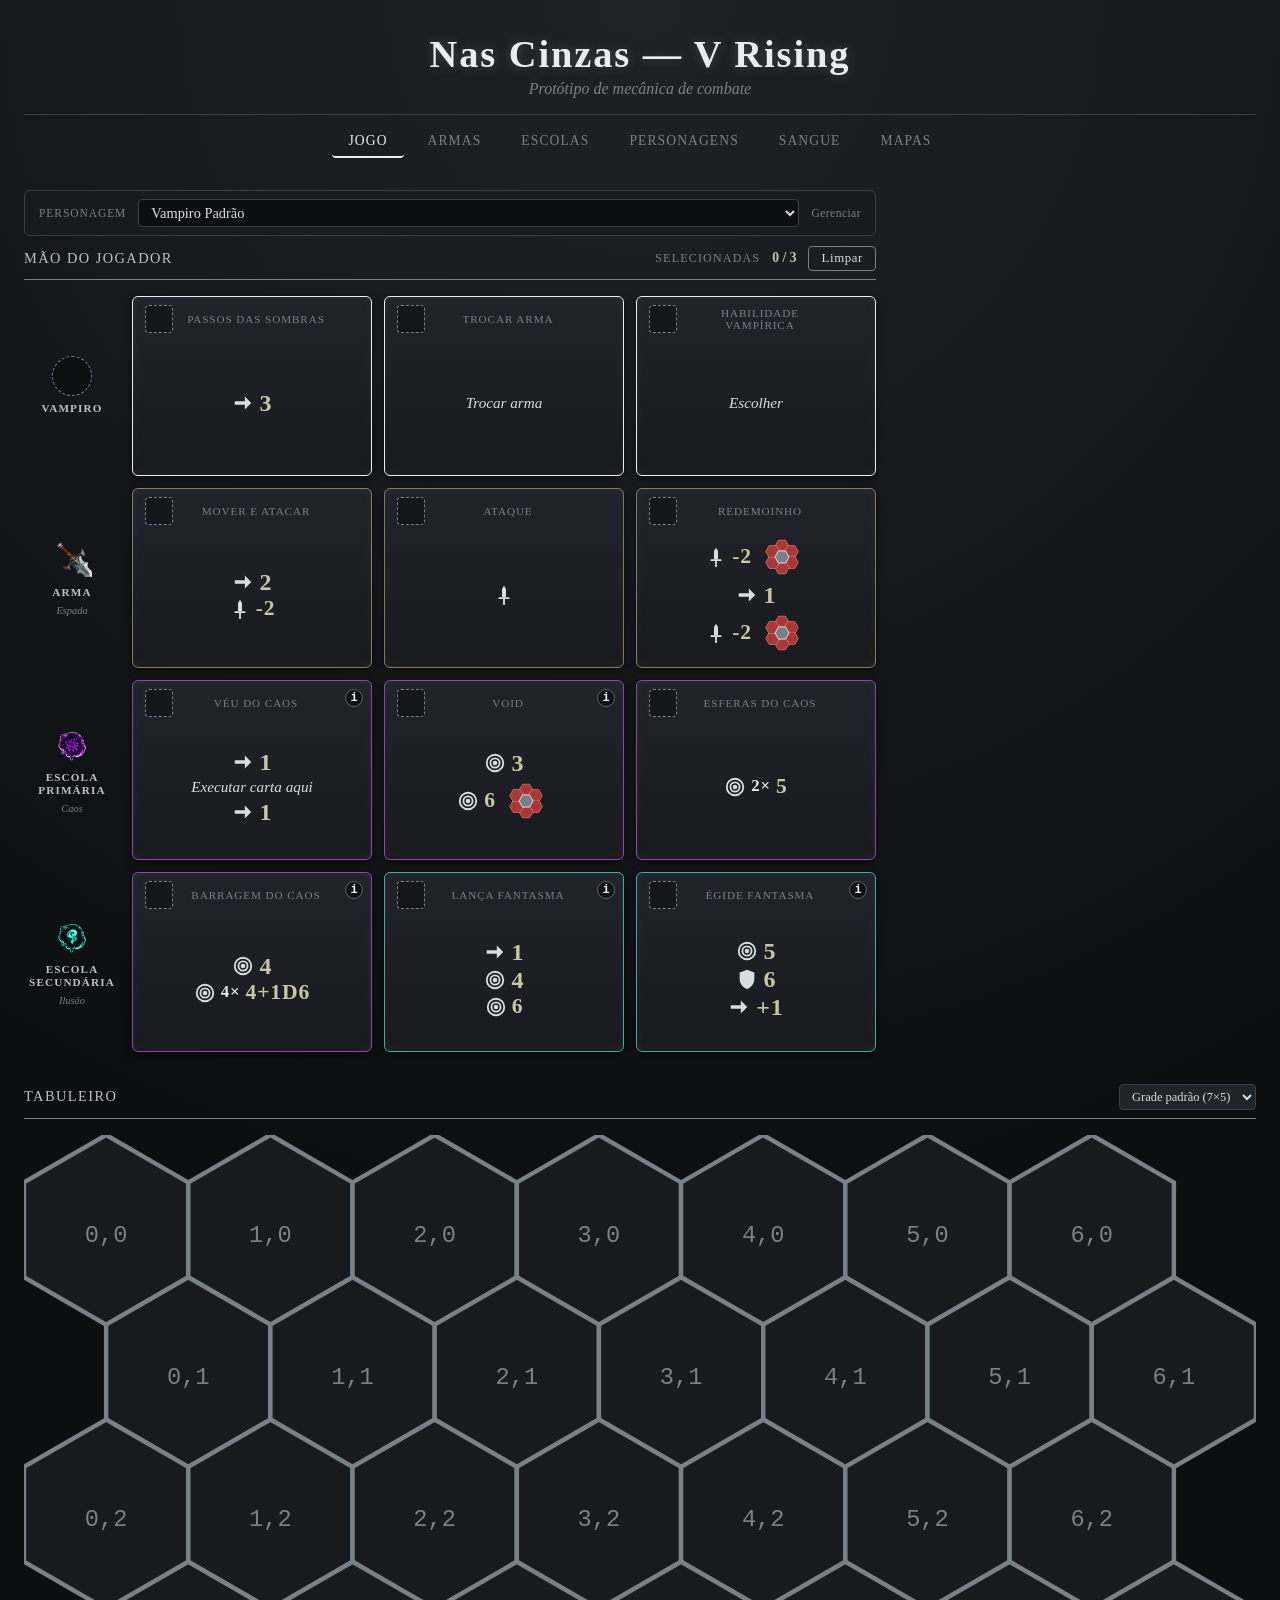
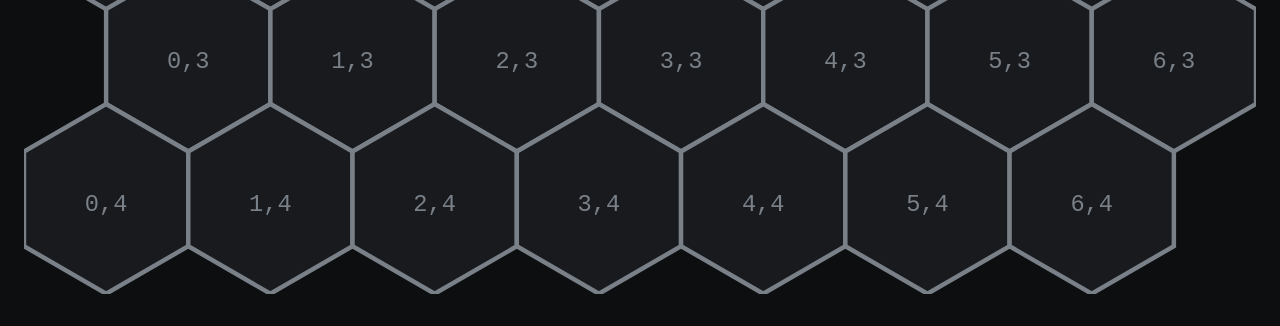
==== commit cd9c1968: "feat: add character editor, blood type library and active character selector" ====
--- a/index.html
+++ b/index.html
@@ -4,7 +4,7 @@
 	<meta charset="UTF-8">
 	<meta name="viewport" content="width=device-width, initial-scale=1.0">
 	<title>Nas Cinzas — V Rising</title>
-	<link rel="stylesheet" href="style.css?v=19">
+	<link rel="stylesheet" href="style.css?v=22">
 </head>
 <body>
 	<header>
@@ -15,12 +15,18 @@
 			<a href="weapons.html">Armas</a>
 			<a href="schools.html">Escolas</a>
 			<a href="characters.html">Personagens</a>
+			<a href="blood-types.html">Sangue</a>
 			<a href="map-editor.html">Mapas</a>
 		</nav>
 	</header>
 
 	<main>
 		<section class="card-grid-wrapper">
+			<div class="char-bar">
+				<span class="char-bar-label">Personagem</span>
+				<select id="char-select" class="char-select"></select>
+				<a href="characters.html" class="char-bar-link">Gerenciar</a>
+			</div>
 			<div class="status-bar">
 				<h2>Mão do jogador</h2>
 				<div class="selection-info">
@@ -35,13 +41,16 @@
 		</section>
 
 		<section class="board-wrapper">
-			<h2 class="section-title">Tabuleiro</h2>
+			<div class="board-header">
+				<h2 class="section-title">Tabuleiro</h2>
+				<select id="map-select" class="map-select"></select>
+			</div>
 			<svg id="board" class="board" xmlns="http://www.w3.org/2000/svg"></svg>
 		</section>
 	</main>
 
 	<script src="effects.js?v=11"></script>
-	<script src="app.js?v=23"></script>
-	<script src="board.js?v=1"></script>
+	<script src="app.js?v=24"></script>
+	<script src="board.js?v=2"></script>
 </body>
 </html>
--- a/style.css
+++ b/style.css
@@ -1,9 +1,10 @@
 /* ============================
    Nas Cinzas — V Rising
-   style.css v20
+   style.css v22
    Tema prata pálido e neutro. Inclui nav, páginas de biblioteca,
    cores das 6 escolas de magia, suporte a <img> nos placeholders,
-   estilos do editor de mapas e painel de peças.
+   estilos do editor de mapas, painel de peças, seletor de
+   personagem no jogo e modal de edição de personagens.
    ============================ */
 
 :root {
@@ -270,7 +271,8 @@
 .card-img-placeholder img,
 .row-icon-placeholder img,
 .library-card-icon img,
-.character-row-icon img {
+.character-row-icon img,
+.char-header-weapon-icon img {
 	width: 100%;
 	height: 100%;
 	object-fit: contain;
@@ -501,6 +503,38 @@
 /* Tabuleiro hexagonal */
 .board { display: block; width: 100%; height: auto; }
 
+.board-header {
+	display: flex;
+	align-items: center;
+	justify-content: space-between;
+	gap: 12px;
+	margin-bottom: 16px;
+	padding-bottom: 8px;
+	border-bottom: 1px solid var(--ink-dim);
+}
+
+.board-header .section-title {
+	margin: 0;
+	padding: 0;
+	border: none;
+}
+
+.map-select {
+	background: var(--bg-panel-2);
+	border: 1px solid var(--border);
+	border-radius: 4px;
+	color: var(--ink);
+	font-family: inherit;
+	font-size: 0.78rem;
+	padding: 4px 8px;
+	cursor: pointer;
+	outline: none;
+	transition: border-color 0.15s;
+}
+
+.map-select:focus,
+.map-select:hover { border-color: var(--border-strong); }
+
 .hex {
 	fill: var(--bg-panel);
 	stroke: var(--ink-dim);
@@ -519,6 +553,39 @@
 	font-size: 8px;
 	font-family: "Consolas", "Courier New", monospace;
 	text-anchor: middle;
+	pointer-events: none;
+	user-select: none;
+}
+
+/* Tipos de terreno no tabuleiro do jogo */
+.hex-barreira {
+	fill: #1c2e1c;
+	stroke: #4a6a3a;
+	stroke-width: 1.5;
+}
+
+.hex-blocked {
+	fill: #100808;
+	stroke: #6a2e2e;
+	stroke-width: 1.5;
+	cursor: not-allowed;
+}
+
+.hex-blocked:hover {
+	fill: #100808;
+	stroke: #6a2e2e;
+}
+
+/* Peças no tabuleiro do jogo */
+.board-piece { pointer-events: none; }
+
+.board-piece-label {
+	fill: rgba(255, 255, 255, 0.92);
+	font-size: 11px;
+	font-weight: 700;
+	font-family: "Cormorant Garamond", "Georgia", serif;
+	text-anchor: middle;
+	dominant-baseline: central;
 	pointer-events: none;
 	user-select: none;
 }
@@ -1150,4 +1217,451 @@
 	border-radius: 50%;
 	flex-shrink: 0;
 	border: 1px solid rgba(255,255,255,0.2);
-}+}
+
+/* ============================
+   Seletor de personagem no jogo
+   ============================ */
+
+.char-bar {
+	display: flex;
+	align-items: center;
+	gap: 12px;
+	margin-bottom: 10px;
+	padding: 8px 14px;
+	background: var(--bg-panel);
+	border: 1px solid var(--border);
+	border-radius: 6px;
+}
+
+.char-bar-label {
+	font-size: 0.72rem;
+	text-transform: uppercase;
+	letter-spacing: 0.08em;
+	color: var(--ink-dim);
+	flex-shrink: 0;
+}
+
+.char-select {
+	flex: 1;
+	background: var(--bg-base);
+	border: 1px solid var(--border);
+	border-radius: 4px;
+	color: var(--ink);
+	font-family: inherit;
+	font-size: 0.9rem;
+	padding: 4px 8px;
+	outline: none;
+	cursor: pointer;
+}
+
+.char-select:focus { border-color: var(--accent-bright); }
+
+.char-bar-link {
+	font-size: 0.72rem;
+	color: var(--ink-dim);
+	text-decoration: none;
+	flex-shrink: 0;
+	letter-spacing: 0.04em;
+	transition: color 0.15s;
+}
+
+.char-bar-link:hover { color: var(--highlight); }
+
+/* ============================
+   Biblioteca de personagens — editor
+   ============================ */
+
+.library-header {
+	display: flex;
+	align-items: center;
+	justify-content: space-between;
+	margin-bottom: 1.25rem;
+}
+
+.library-header .section-title { margin: 0; }
+
+/* Portrait de personagem — maior, borda sólida, altura adapta à imagem */
+.character .library-card-icon {
+	width: 96px;
+	height: auto;
+	min-height: 64px;
+	border-style: solid;
+	border-color: var(--border-strong);
+	border-radius: 6px;
+	flex-shrink: 0;
+	overflow: hidden;
+}
+
+.character .library-card-icon img {
+	width: 100%;
+	height: auto;
+	object-fit: unset;
+	display: block;
+}
+
+/* Header do card de personagem — 2 colunas: portrait + info */
+.char-card-header {
+	align-items: start;
+	gap: 1rem;
+}
+
+.char-header-body {
+	display: flex;
+	flex-direction: column;
+	gap: 8px;
+	min-width: 0;
+	flex: 1;
+	padding-top: 2px;
+}
+
+.char-header-top {
+	display: flex;
+	align-items: flex-start;
+	gap: 8px;
+}
+
+.char-header-top h3 { flex: 1; min-width: 0; }
+
+.char-header-weapon {
+	display: flex;
+	align-items: center;
+	gap: 7px;
+	background: var(--bg-panel-2);
+	border-radius: 4px;
+	padding: 5px 8px;
+}
+
+.char-header-weapon-icon {
+	width: 22px;
+	height: 22px;
+	border: 1px dashed var(--border-strong);
+	border-radius: 2px;
+	flex-shrink: 0;
+}
+
+.char-header-weapon-name {
+	flex: 1;
+	font-size: 0.88rem;
+	color: var(--ink);
+}
+
+.char-header-no-weapon {
+	font-size: 0.78rem;
+	color: var(--ink-dim);
+	font-style: italic;
+}
+
+/* Tipo de sangue no header do card */
+.char-header-meta {
+	display: flex;
+	align-items: center;
+	gap: 8px;
+}
+
+.char-header-meta-label {
+	font-size: 0.65rem;
+	text-transform: uppercase;
+	letter-spacing: 0.08em;
+	color: var(--ink-dim);
+	flex-shrink: 0;
+}
+
+.char-header-meta-value {
+	font-size: 0.88rem;
+	color: var(--ink);
+}
+
+/* Arma equipada destacada no inventário */
+.char-row-equipped {
+	border: 1px solid var(--highlight);
+	background: rgba(201, 197, 168, 0.06);
+}
+
+.char-row-equipped .character-row-name {
+	color: var(--highlight);
+}
+
+/* Cards de tipo de sangue */
+.blood-type-card .library-card-header {
+	align-items: center;
+}
+
+.blood-type-body {
+	margin-top: 0.75rem;
+	padding-top: 0.75rem;
+	border-top: 1px dashed var(--border);
+}
+
+.blood-type-placeholder {
+	font-size: 0.82rem;
+	color: var(--ink-dim);
+	font-style: italic;
+}
+
+.blood-section {
+	margin-top: 0.75rem;
+	padding-top: 0.75rem;
+	border-top: 1px dashed var(--border);
+}
+
+.blood-section-title {
+	font-size: 0.7rem;
+	text-transform: uppercase;
+	color: var(--ink-dim);
+	margin: 0 0 0.5rem 0;
+	letter-spacing: 0.08em;
+	font-weight: 500;
+}
+
+.blood-passives-list {
+	list-style: none;
+	padding: 0;
+	margin: 0;
+	display: flex;
+	flex-direction: column;
+	gap: 6px;
+}
+
+.blood-passives-list li {
+	font-size: 0.88rem;
+	color: var(--ink);
+	padding: 6px 10px;
+	background: var(--bg-panel-2);
+	border-radius: 4px;
+	border-left: 2px solid var(--heal);
+	line-height: 1.4;
+}
+
+.blood-vpower-card {
+	width: var(--ability-card-w);
+}
+
+.char-edit-btn {
+	background: transparent;
+	border: 1px solid var(--border-strong);
+	color: var(--ink-dim);
+	width: 28px;
+	height: 28px;
+	padding: 5px;
+	border-radius: 4px;
+	cursor: pointer;
+	display: flex;
+	align-items: center;
+	justify-content: center;
+	flex-shrink: 0;
+	margin-left: auto;
+	transition: border-color 0.15s, color 0.15s;
+}
+
+.char-edit-btn:hover {
+	border-color: var(--highlight);
+	color: var(--highlight);
+}
+
+/* ============================
+   Modal de edição de personagem
+   ============================ */
+
+.modal-overlay {
+	position: fixed;
+	inset: 0;
+	background: rgba(0, 0, 0, 0.72);
+	display: none;
+	align-items: center;
+	justify-content: center;
+	z-index: 100;
+	padding: 20px;
+}
+
+.modal-overlay.open { display: flex; }
+
+.modal {
+	background: var(--bg-panel);
+	border: 1px solid var(--border-strong);
+	border-radius: 10px;
+	width: 100%;
+	max-width: 520px;
+	max-height: 90vh;
+	display: flex;
+	flex-direction: column;
+	overflow: hidden;
+}
+
+.modal-header {
+	display: flex;
+	align-items: center;
+	justify-content: space-between;
+	padding: 16px 20px;
+	border-bottom: 1px solid var(--border);
+	flex-shrink: 0;
+}
+
+.modal-header h3 {
+	font-size: 1.1rem;
+	color: var(--accent-bright);
+	font-weight: 500;
+	letter-spacing: 0.04em;
+	margin: 0;
+}
+
+.modal-close {
+	background: none;
+	border: none;
+	color: var(--ink-dim);
+	font-size: 1.5rem;
+	cursor: pointer;
+	line-height: 1;
+	padding: 0 4px;
+	transition: color 0.15s;
+}
+
+.modal-close:hover { color: var(--ink); }
+
+.modal-body {
+	padding: 18px 20px;
+	overflow-y: auto;
+	display: flex;
+	flex-direction: column;
+	gap: 14px;
+	flex: 1;
+}
+
+.modal-footer {
+	padding: 12px 20px;
+	border-top: 1px solid var(--border);
+	display: flex;
+	align-items: center;
+	justify-content: space-between;
+	flex-shrink: 0;
+}
+
+.modal-footer-right {
+	display: flex;
+	gap: 8px;
+}
+
+.modal-delete-btn {
+	border-color: #6a2e2e;
+	color: #c07070;
+}
+
+.modal-delete-btn:hover {
+	background: rgba(106, 46, 46, 0.15);
+	border-color: #c07070;
+	color: #e09090;
+}
+
+.modal-field {
+	display: flex;
+	flex-direction: column;
+	gap: 5px;
+}
+
+.modal-field-row {
+	display: grid;
+	grid-template-columns: 1fr 160px;
+	gap: 12px;
+	align-items: end;
+}
+
+.modal-label {
+	font-size: 0.7rem;
+	text-transform: uppercase;
+	letter-spacing: 0.08em;
+	color: var(--ink-dim);
+	display: block;
+}
+
+.modal-label-row {
+	display: flex;
+	align-items: center;
+	justify-content: space-between;
+}
+
+.modal-select {
+	background: var(--bg-base);
+	border: 1px solid var(--border);
+	border-radius: 4px;
+	color: var(--ink);
+	font-family: inherit;
+	font-size: 0.88rem;
+	padding: 5px 8px;
+	width: 100%;
+	outline: none;
+	cursor: pointer;
+}
+
+.modal-select:focus { border-color: var(--accent-bright); }
+
+.modal-checkboxes {
+	display: flex;
+	flex-wrap: wrap;
+	gap: 10px;
+	padding: 6px 0 2px;
+}
+
+.modal-checkbox-row {
+	display: flex;
+	align-items: center;
+	gap: 6px;
+	font-size: 0.88rem;
+	color: var(--ink);
+	cursor: pointer;
+}
+
+.modal-checkbox-row input[type="checkbox"] {
+	accent-color: var(--highlight);
+	cursor: pointer;
+}
+
+/* Upload de ícone */
+
+.char-icon-row {
+	display: flex;
+	align-items: center;
+	gap: 16px;
+}
+
+.char-icon-preview {
+	width: 64px;
+	height: 64px;
+	border: 1px dashed var(--border-strong);
+	border-radius: 6px;
+	flex-shrink: 0;
+	display: flex;
+	align-items: center;
+	justify-content: center;
+	overflow: hidden;
+	background: var(--bg-panel-2);
+}
+
+.char-icon-preview img {
+	width: 100%;
+	height: 100%;
+	object-fit: cover;
+	border-radius: 4px;
+}
+
+.char-icon-controls {
+	display: flex;
+	flex-direction: column;
+	gap: 6px;
+}
+
+/* Habilidades vampíricas */
+
+.vabilities-list {
+	display: flex;
+	flex-direction: column;
+	gap: 5px;
+	margin-top: 6px;
+}
+
+.vability-row {
+	display: flex;
+	gap: 6px;
+	align-items: center;
+}
+
+.vability-row .editor-text-input { flex: 1; }
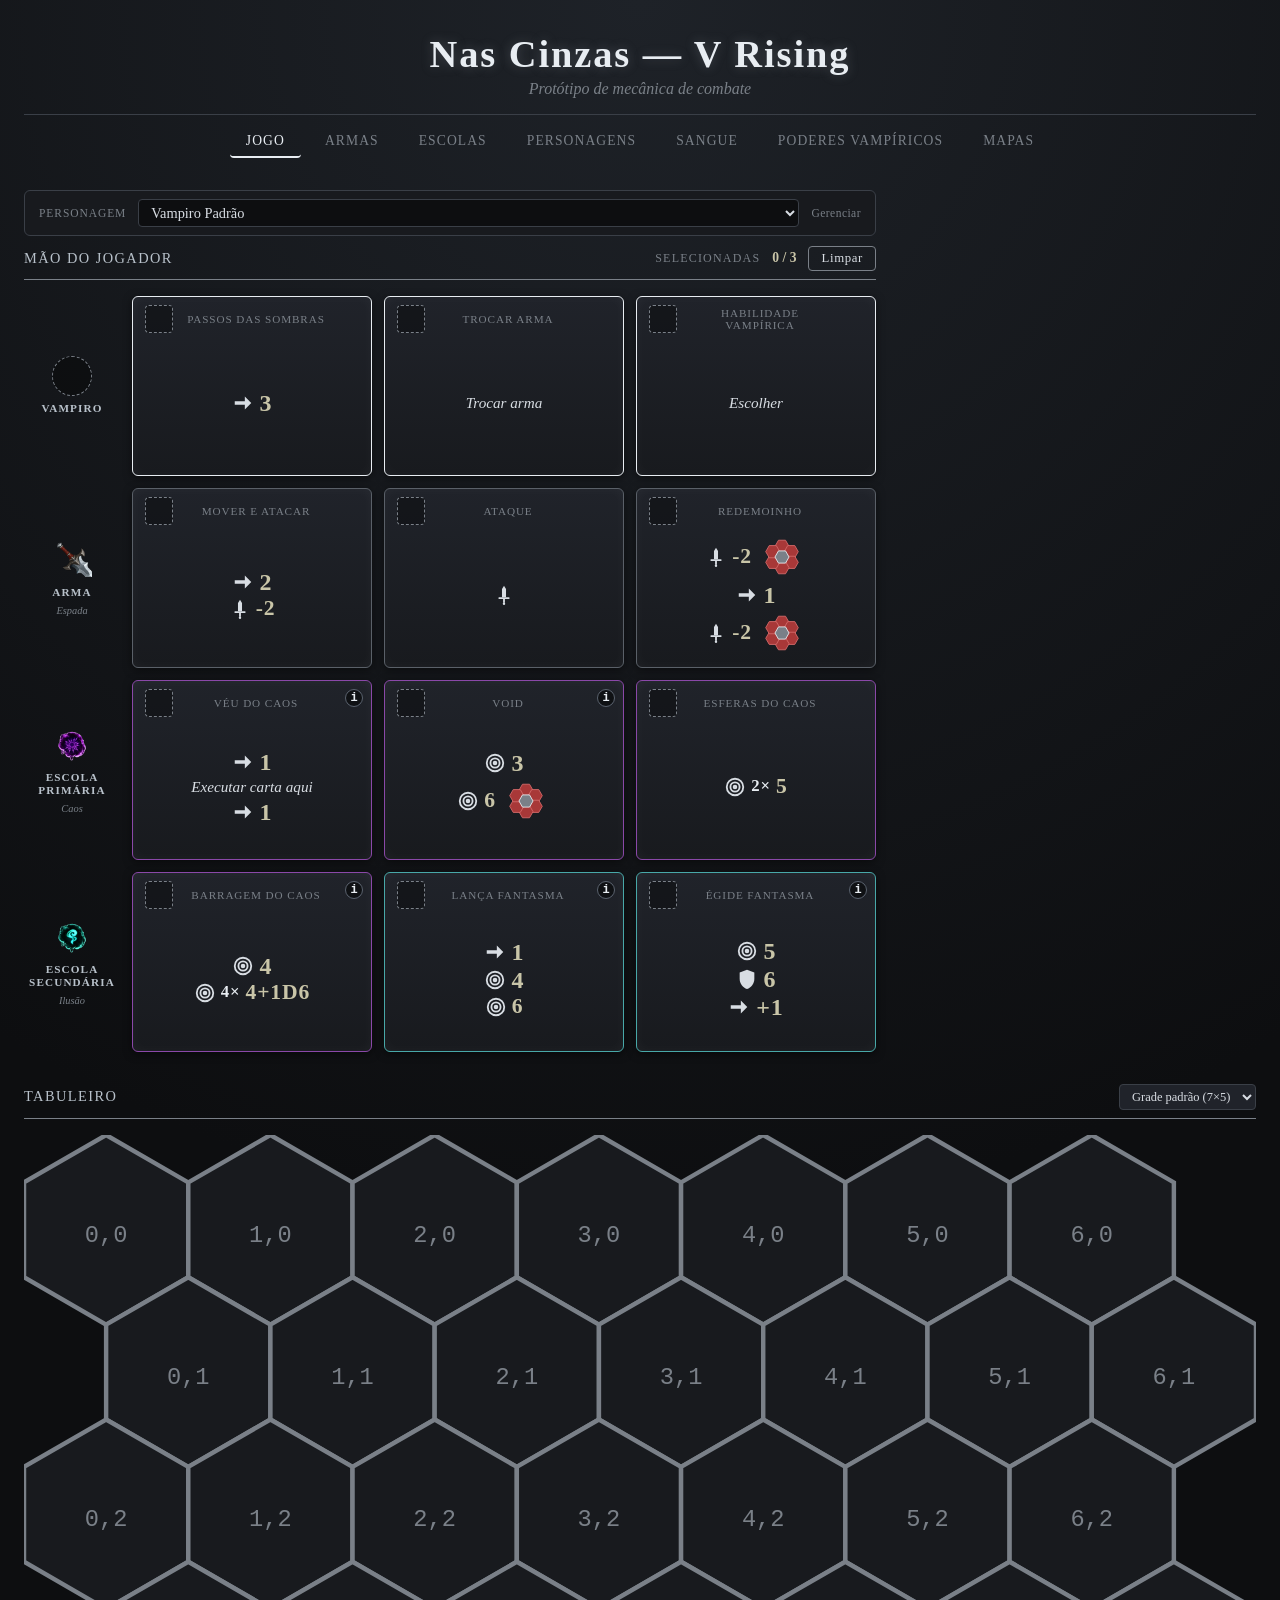
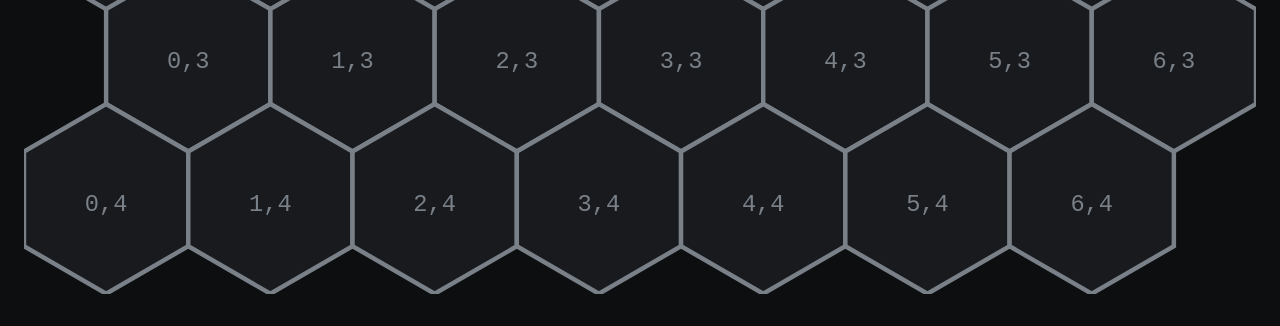
==== commit f591a1dc: "feat: add hp/blood stats, vampire powers page and fix blood types cache" ====
--- a/index.html
+++ b/index.html
@@ -16,6 +16,7 @@
 			<a href="schools.html">Escolas</a>
 			<a href="characters.html">Personagens</a>
 			<a href="blood-types.html">Sangue</a>
+			<a href="vampire-powers.html">Poderes Vampíricos</a>
 			<a href="map-editor.html">Mapas</a>
 		</nav>
 	</header>
--- a/style.css
+++ b/style.css
@@ -461,7 +461,7 @@
 
 /* Variantes de tipo (bordas) — valem para .card e .ability-card */
 .card.vampire-row,    .ability-card.vampire-row    { border-color: var(--accent-bright); }
-.card.weapon,         .ability-card.weapon         { border-color: #8a7a5a; }
+.card.weapon,         .ability-card.weapon         { border-color: #5a6068; }
 .card.magic-primary,  .ability-card.magic-primary  { border-color: #6a3a8a; }
 .card.magic-secondary,.ability-card.magic-secondary{ border-color: #3a6a8a; }
 
@@ -1437,6 +1437,88 @@
 	width: var(--ability-card-w);
 }
 
+/* ============================
+   Poderes vampíricos universais
+   ============================ */
+
+.vpower-intro {
+	font-size: 0.9rem;
+	color: var(--ink-dim);
+	font-style: italic;
+	margin-bottom: 1.5rem;
+}
+
+.vpower-section-title {
+	font-size: 0.8rem;
+	text-transform: uppercase;
+	letter-spacing: 0.1em;
+	color: var(--ink-dim);
+	margin: 2rem 0 1rem;
+	padding-bottom: 0.4rem;
+	border-bottom: 1px solid var(--border);
+}
+
+.vpower-list {
+	display: flex;
+	flex-direction: column;
+	gap: 1.25rem;
+}
+
+.vpower-entry {
+	display: flex;
+	align-items: flex-start;
+	gap: 1.5rem;
+	background: var(--bg-panel);
+	border: 1px solid var(--border);
+	border-radius: 8px;
+	padding: 1.25rem;
+}
+
+.vpower-desc {
+	flex: 1;
+	display: flex;
+	flex-direction: column;
+	gap: 6px;
+	padding-top: 4px;
+}
+
+.vpower-slot {
+	font-size: 0.65rem;
+	text-transform: uppercase;
+	letter-spacing: 0.1em;
+	color: var(--ink-dim);
+	font-family: "Consolas", "Courier New", monospace;
+}
+
+.vpower-desc p {
+	font-size: 0.95rem;
+	color: var(--ink);
+	line-height: 1.5;
+}
+
+/* Separador de seção dentro do modal */
+.modal-section-sep {
+	display: flex;
+	align-items: center;
+	gap: 10px;
+	padding: 2px 0;
+}
+
+.modal-section-sep::before,
+.modal-section-sep::after {
+	content: "";
+	flex: 1;
+	border-top: 1px dashed var(--border);
+}
+
+/* Linha de efeito no editor de tipo de sangue */
+.effect-row {
+	display: grid;
+	grid-template-columns: 110px 1fr auto;
+	gap: 6px;
+	align-items: center;
+}
+
 .char-edit-btn {
 	background: transparent;
 	border: 1px solid var(--border-strong);
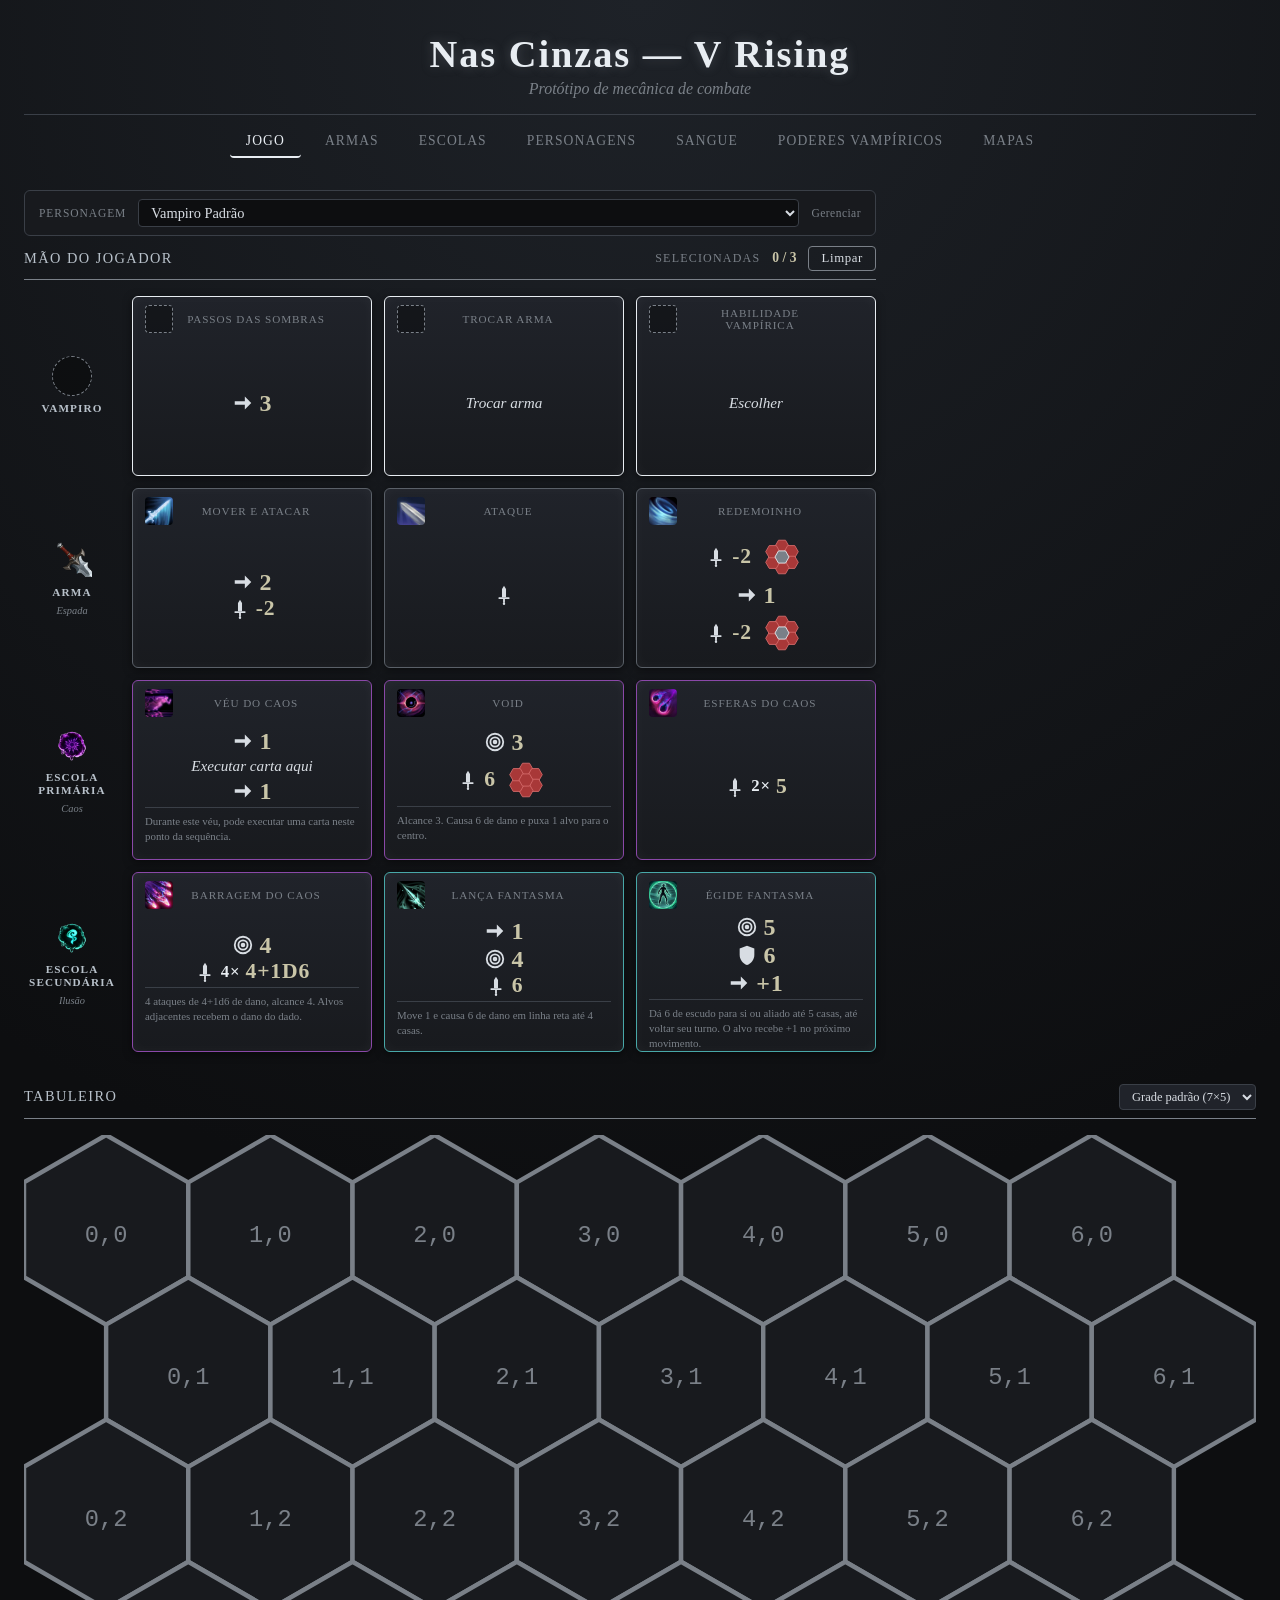
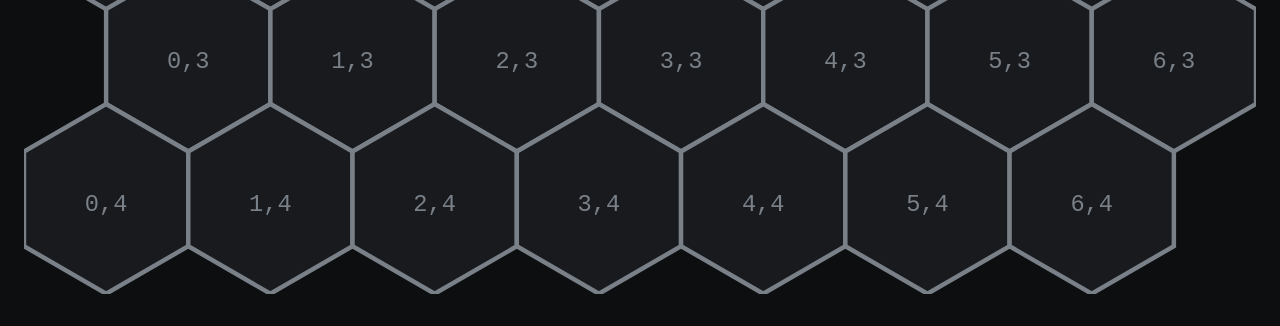
==== commit b06f4bd7: "feat: add storm school abilities, fix void area and standardize terminology" ====
--- a/index.html
+++ b/index.html
@@ -50,7 +50,7 @@
 		</section>
 	</main>
 
-	<script src="effects.js?v=11"></script>
+	<script src="effects.js?v=13"></script>
 	<script src="app.js?v=24"></script>
 	<script src="board.js?v=2"></script>
 </body>
--- a/style.css
+++ b/style.css
@@ -298,6 +298,19 @@
 	gap: 4px;
 }
 
+.effect-description {
+	padding-top: 6px;
+	border-top: 1px solid var(--border);
+	width: 100%;
+	font-size: 0.68rem;
+	font-weight: 400;
+	text-transform: none;
+	letter-spacing: 0;
+	color: var(--ink-dim);
+	line-height: 1.4;
+	text-align: left;
+}
+
 .effect {
 	display: inline-flex;
 	align-items: center;
@@ -655,8 +668,8 @@
 	font-family: "Consolas", "Courier New", monospace;
 }
 
-.weapon-damage {
-	color: var(--highlight);
+.weapon-damage,
+.weapon-range {
 	font-family: "Consolas", "Courier New", monospace;
 	font-size: 0.95rem;
 	background: rgba(255, 255, 255, 0.04);
@@ -665,6 +678,9 @@
 	border: 1px solid var(--border);
 	letter-spacing: 0.04em;
 }
+
+.weapon-damage { color: var(--highlight); }
+.weapon-range  { color: var(--ink-dim); }
 
 .abilities-grid {
 	display: grid;
@@ -1352,6 +1368,14 @@
 	font-style: italic;
 }
 
+/* Dica descritiva no topo da página de personagens */
+.char-page-hint {
+	font-size: 0.85rem;
+	color: var(--ink-dim);
+	font-style: italic;
+	margin-bottom: 1.5rem;
+}
+
 /* Tipo de sangue no header do card */
 .char-header-meta {
 	display: flex;
@@ -1372,6 +1396,35 @@
 	color: var(--ink);
 }
 
+/* Stats de vida e sangue na ficha */
+.char-stats-row {
+	display: flex;
+	gap: 1.25rem;
+	margin-top: 8px;
+}
+
+.char-stat {
+	display: flex;
+	align-items: baseline;
+	gap: 4px;
+}
+
+.char-stat-label {
+	font-size: 0.65rem;
+	text-transform: uppercase;
+	letter-spacing: 0.07em;
+	color: var(--ink-dim);
+}
+
+.char-stat-value {
+	font-size: 1.05rem;
+	font-weight: 600;
+	font-family: "Consolas", "Courier New", monospace;
+}
+
+.char-stat-vida .char-stat-value  { color: #5aaa6a; }
+.char-stat-sangue .char-stat-value { color: #c44a5a; }
+
 /* Arma equipada destacada no inventário */
 .char-row-equipped {
 	border: 1px solid var(--highlight);
@@ -1389,8 +1442,6 @@
 
 .blood-type-body {
 	margin-top: 0.75rem;
-	padding-top: 0.75rem;
-	border-top: 1px dashed var(--border);
 }
 
 .blood-type-placeholder {
@@ -1401,6 +1452,9 @@
 
 .blood-section {
 	margin-top: 0.75rem;
+}
+
+.blood-section + .blood-section {
 	padding-top: 0.75rem;
 	border-top: 1px dashed var(--border);
 }
@@ -1494,6 +1548,57 @@
 	font-size: 0.95rem;
 	color: var(--ink);
 	line-height: 1.5;
+}
+
+/* Lista simples de habilidades vampíricas */
+.vability-item {
+	display: flex;
+	align-items: flex-start;
+	gap: 1rem;
+	padding: 0.875rem 1rem;
+	background: var(--bg-panel);
+	border: 1px solid var(--border);
+	border-radius: 6px;
+}
+
+.vability-item + .vability-item {
+	margin-top: 0.625rem;
+}
+
+.vability-item-icon {
+	width: 48px;
+	height: 48px;
+	flex-shrink: 0;
+	border: 1px dashed var(--border-strong);
+	border-radius: 4px;
+	display: flex;
+	align-items: center;
+	justify-content: center;
+	overflow: hidden;
+}
+
+.vability-item-icon img {
+	width: 100%;
+	height: 100%;
+	object-fit: cover;
+}
+
+.vability-item-body {
+	display: flex;
+	flex-direction: column;
+	gap: 4px;
+	padding-top: 2px;
+}
+
+.vability-item-name {
+	font-size: 0.95rem;
+	color: var(--accent-bright);
+}
+
+.vability-item-desc {
+	font-size: 0.88rem;
+	color: var(--ink-dim);
+	line-height: 1.55;
 }
 
 /* Separador de seção dentro do modal */
